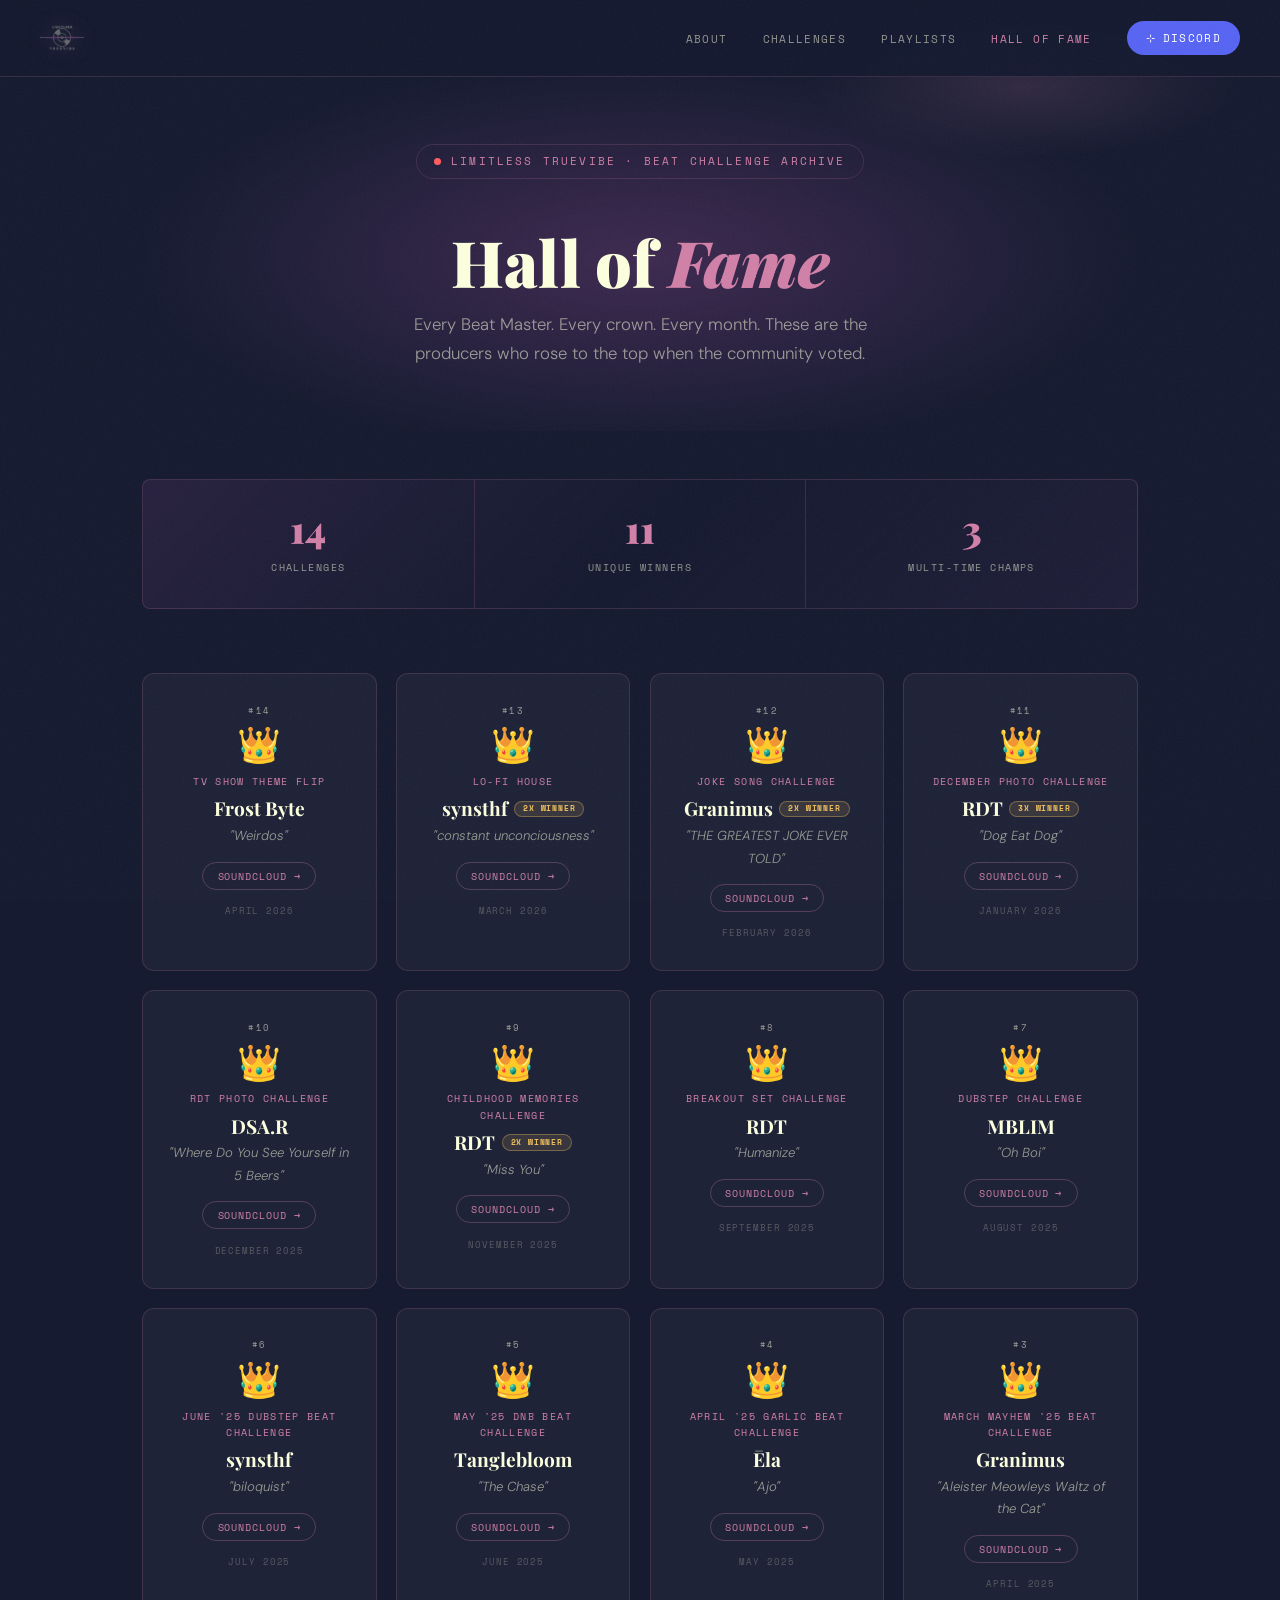
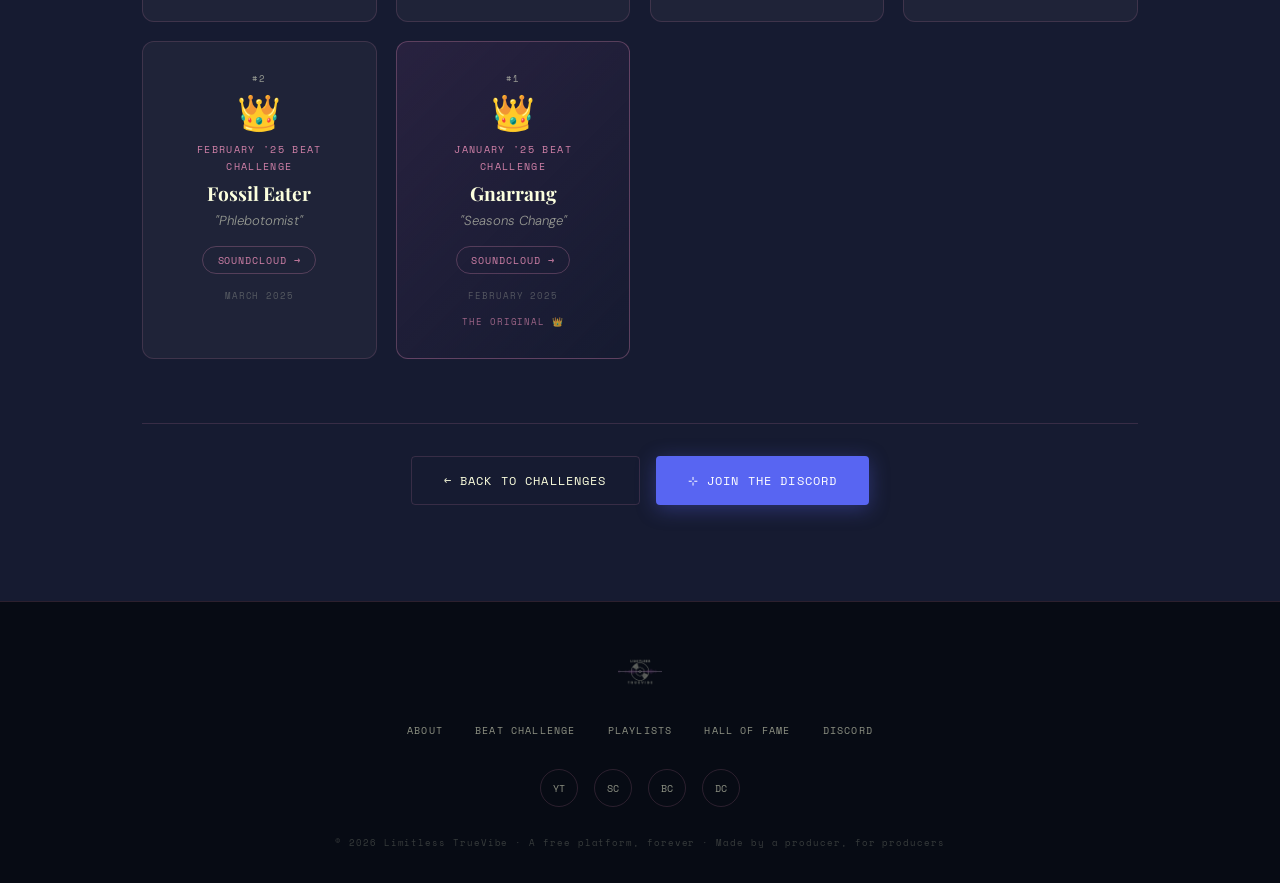
==== halloffame.html @ dd01aa62 "overhaul page to move voting to google" ====
<!DOCTYPE html>
<html lang="en">
<head>
  <meta charset="UTF-8">
  <meta name="viewport" content="width=device-width, initial-scale=1.0">
  <meta name="description" content="Limitless TrueVibe Hall of Fame — every Beat Master, every month.">
  <meta name="theme-color" content="#161b31">
  <title>Hall of Fame — Limitless TrueVibe</title>
  <link rel="preconnect" href="https://fonts.googleapis.com">
  <link rel="preconnect" href="https://fonts.gstatic.com" crossorigin>
  <link href="https://fonts.googleapis.com/css2?family=Playfair+Display:ital,wght@0,700;0,900;1,700&family=DM+Sans:wght@300;400;500&family=Space+Mono:wght@400;700&display=swap" rel="stylesheet">
  <link rel="stylesheet" href="styles.css">
  <link rel="stylesheet" href="halloffame.css">
  <link rel="icon" type="image/png" href="assets/images/logo-hero.jpg">
</head>
<body>

  <!-- NAV -->
  <nav id="navbar">
    <a href="index.html" class="nav-logo-link">
      <img class="nav-logo" src="assets/images/logo-no-bg.png" alt="Limitless TrueVibe">
    </a>
    <ul class="nav-links">
      <li><a href="index.html#about">About</a></li>
      <li><a href="index.html#challenges">Challenges</a></li>
      <li><a href="index.html#playlists">Playlists</a></li>
      <li><a href="halloffame.html" class="nav-active">Hall of Fame</a></li>
      <li><a href="https://discord.gg/AFdeZHfDZN" target="_blank" rel="noopener" class="nav-discord"><span>⊹</span> Discord</a></li>
    </ul>
    <button class="nav-hamburger" id="navHamburger" aria-label="Open menu">
      <span></span><span></span><span></span>
    </button>
  </nav>

  <div class="mobile-menu" id="mobileMenu">
    <ul>
      <li><a href="index.html#about" class="mobile-link">About</a></li>
      <li><a href="index.html#challenges" class="mobile-link">Challenges</a></li>
      <li><a href="index.html#playlists" class="mobile-link">Playlists</a></li>
      <li><a href="halloffame.html" class="mobile-link">Hall of Fame</a></li>
      <li><a href="https://discord.gg/AFdeZHfDZN" target="_blank" rel="noopener" class="mobile-link mobile-discord">Join the Discord</a></li>
    </ul>
  </div>

  <!-- HERO -->
  <section class="hof-hero">
    <div class="hof-hero-glow" aria-hidden="true"></div>
    <div class="hof-hero-content">
      <div class="hero-eyebrow">
        <span class="live-dot" aria-hidden="true"></span>
        Limitless TrueVibe &middot; Beat Challenge Archive
      </div>
      <h1 class="hof-title">Hall of <em>Fame</em></h1>
      <p class="hof-subtitle">Every Beat Master. Every crown. Every month. These are the producers who rose to the top when the community voted.</p>
    </div>
  </section>

  <!-- HALL OF FAME GRID -->
  <main class="hof-main">

    <div class="hof-stats-bar">
      <div class="hof-stat"><span class="hof-stat-num">14</span><span class="hof-stat-lbl">Challenges</span></div>
      <div class="hof-stat"><span class="hof-stat-num">11</span><span class="hof-stat-lbl">Unique Winners</span></div>
      <div class="hof-stat"><span class="hof-stat-num">3</span><span class="hof-stat-lbl">Multi-Time Champs</span></div>
    </div>

    <div class="hof-grid">

      <!-- #14 — Most recent first -->
      <div class="hof-card reveal">
        <div class="hof-card-num">#14</div>
        <div class="hof-card-crown">👑</div>
        <div class="hof-card-challenge">TV Show Theme Flip</div>
        <div class="hof-card-winner">Frost Byte</div>
        <div class="hof-card-track">"Weirdos"</div>
        <a href="https://soundcloud.com/danthibodeau" target="_blank" rel="noopener" class="hof-sc-btn">SoundCloud →</a>
        <div class="hof-card-date">April 2026</div>
      </div>

      <!-- #13 -->
      <div class="hof-card reveal">
        <div class="hof-card-num">#13</div>
        <div class="hof-card-crown">👑</div>
        <div class="hof-card-challenge">Lo-Fi House</div>
        <div class="hof-card-winner">synsthf <span class="hof-multi-badge">2x Winner</span></div>
        <div class="hof-card-track">"constant unconciousness"</div>
        <a href="https://soundcloud.com/synsthf" target="_blank" rel="noopener" class="hof-sc-btn">SoundCloud →</a>
        <div class="hof-card-date">March 2026</div>
      </div>

      <!-- #12 -->
      <div class="hof-card reveal">
        <div class="hof-card-num">#12</div>
        <div class="hof-card-crown">👑</div>
        <div class="hof-card-challenge">Joke Song Challenge</div>
        <div class="hof-card-winner">Granimus <span class="hof-multi-badge">2x Winner</span></div>
        <div class="hof-card-track">"THE GREATEST JOKE EVER TOLD"</div>
        <a href="https://soundcloud.com/granimusmusic" target="_blank" rel="noopener" class="hof-sc-btn">SoundCloud →</a>
        <div class="hof-card-date">February 2026</div>
      </div>

      <!-- #11 -->
      <div class="hof-card reveal">
        <div class="hof-card-num">#11</div>
        <div class="hof-card-crown">👑</div>
        <div class="hof-card-challenge">December Photo Challenge</div>
        <div class="hof-card-winner">RDT <span class="hof-multi-badge">3x Winner</span></div>
        <div class="hof-card-track">"Dog Eat Dog"</div>
        <a href="https://soundcloud.com/rdavidtyler" target="_blank" rel="noopener" class="hof-sc-btn">SoundCloud →</a>
        <div class="hof-card-date">January 2026</div>
      </div>

      <!-- #10 -->
      <div class="hof-card reveal">
        <div class="hof-card-num">#10</div>
        <div class="hof-card-crown">👑</div>
        <div class="hof-card-challenge">RDT Photo Challenge</div>
        <div class="hof-card-winner">DSA.R</div>
        <div class="hof-card-track">"Where Do You See Yourself in 5 Beers"</div>
        <a href="https://soundcloud.com/dsa-r-disappointer" target="_blank" rel="noopener" class="hof-sc-btn">SoundCloud →</a>
        <div class="hof-card-date">December 2025</div>
      </div>

      <!-- #9 -->
      <div class="hof-card reveal">
        <div class="hof-card-num">#9</div>
        <div class="hof-card-crown">👑</div>
        <div class="hof-card-challenge">Childhood Memories Challenge</div>
        <div class="hof-card-winner">RDT <span class="hof-multi-badge">2x Winner</span></div>
        <div class="hof-card-track">"Miss You"</div>
        <a href="https://soundcloud.com/rdavidtyler" target="_blank" rel="noopener" class="hof-sc-btn">SoundCloud →</a>
        <div class="hof-card-date">November 2025</div>
      </div>

      <!-- #8 -->
      <div class="hof-card reveal">
        <div class="hof-card-num">#8</div>
        <div class="hof-card-crown">👑</div>
        <div class="hof-card-challenge">Breakout Set Challenge</div>
        <div class="hof-card-winner">RDT</div>
        <div class="hof-card-track">"Humanize"</div>
        <a href="https://soundcloud.com/rdavidtyler" target="_blank" rel="noopener" class="hof-sc-btn">SoundCloud →</a>
        <div class="hof-card-date">September 2025</div>
      </div>

      <!-- #7 -->
      <div class="hof-card reveal">
        <div class="hof-card-num">#7</div>
        <div class="hof-card-crown">👑</div>
        <div class="hof-card-challenge">Dubstep Challenge</div>
        <div class="hof-card-winner">MBLIM</div>
        <div class="hof-card-track">"Oh Boi"</div>
        <a href="http://soundcloud.com/mblim" target="_blank" rel="noopener" class="hof-sc-btn">SoundCloud →</a>
        <div class="hof-card-date">August 2025</div>
      </div>

      <!-- #6 -->
      <div class="hof-card reveal">
        <div class="hof-card-num">#6</div>
        <div class="hof-card-crown">👑</div>
        <div class="hof-card-challenge">June '25 Dubstep Beat Challenge</div>
        <div class="hof-card-winner">synsthf</div>
        <div class="hof-card-track">"biloquist"</div>
        <a href="https://soundcloud.com/synsthf" target="_blank" rel="noopener" class="hof-sc-btn">SoundCloud →</a>
        <div class="hof-card-date">July 2025</div>
      </div>

      <!-- #5 -->
      <div class="hof-card reveal">
        <div class="hof-card-num">#5</div>
        <div class="hof-card-crown">👑</div>
        <div class="hof-card-challenge">May '25 DnB Beat Challenge</div>
        <div class="hof-card-winner">Tanglebloom</div>
        <div class="hof-card-track">"The Chase"</div>
        <a href="https://soundcloud.com/tanglebloom" target="_blank" rel="noopener" class="hof-sc-btn">SoundCloud →</a>
        <div class="hof-card-date">June 2025</div>
      </div>

      <!-- #4 -->
      <div class="hof-card reveal">
        <div class="hof-card-num">#4</div>
        <div class="hof-card-crown">👑</div>
        <div class="hof-card-challenge">April '25 Garlic Beat Challenge</div>
        <div class="hof-card-winner">Ēla</div>
        <div class="hof-card-track">"Ajo"</div>
        <a href="https://soundcloud.com/ela88888888" target="_blank" rel="noopener" class="hof-sc-btn">SoundCloud →</a>
        <div class="hof-card-date">May 2025</div>
      </div>

      <!-- #3 -->
      <div class="hof-card reveal">
        <div class="hof-card-num">#3</div>
        <div class="hof-card-crown">👑</div>
        <div class="hof-card-challenge">March Mayhem '25 Beat Challenge</div>
        <div class="hof-card-winner">Granimus</div>
        <div class="hof-card-track">"Aleister Meowleys Waltz of the Cat"</div>
        <a href="https://soundcloud.com/granimusmusic" target="_blank" rel="noopener" class="hof-sc-btn">SoundCloud →</a>
        <div class="hof-card-date">April 2025</div>
      </div>

      <!-- #2 -->
      <div class="hof-card reveal">
        <div class="hof-card-num">#2</div>
        <div class="hof-card-crown">👑</div>
        <div class="hof-card-challenge">February '25 Beat Challenge</div>
        <div class="hof-card-winner">Fossil Eater</div>
        <div class="hof-card-track">"Phlebotomist"</div>
        <a href="https://soundcloud.com/fossileater" target="_blank" rel="noopener" class="hof-sc-btn">SoundCloud →</a>
        <div class="hof-card-date">March 2025</div>
      </div>

      <!-- #1 -->
      <div class="hof-card hof-card--first reveal">
        <div class="hof-card-num">#1</div>
        <div class="hof-card-crown">👑</div>
        <div class="hof-card-challenge">January '25 Beat Challenge</div>
        <div class="hof-card-winner">Gnarrang</div>
        <div class="hof-card-track">"Seasons Change"</div>
        <a href="https://soundcloud.com/gnarrang" target="_blank" rel="noopener" class="hof-sc-btn">SoundCloud →</a>
        <div class="hof-card-date">February 2025</div>
        <div class="hof-card-og-badge">The Original 👑</div>
      </div>

    </div>

    <!-- Back to site -->
    <div class="hof-back">
      <a href="index.html#challenges" class="btn btn-outline">← Back to Challenges</a>
      <a href="https://discord.gg/AFdeZHfDZN" target="_blank" rel="noopener" class="btn btn-discord">⊹ Join the Discord</a>
    </div>

  </main>

  <!-- FOOTER -->
  <footer id="footer">
    <img class="footer-logo" src="assets/images/logo-no-bg.png" alt="Limitless TrueVibe">
    <nav class="footer-nav" aria-label="Footer navigation">
      <a href="index.html#about">About</a>
      <a href="index.html#challenges">Beat Challenge</a>
      <a href="index.html#playlists">Playlists</a>
      <a href="halloffame.html">Hall of Fame</a>
      <a href="https://discord.gg/AFdeZHfDZN" target="_blank" rel="noopener">Discord</a>
    </nav>
    <div class="footer-socials">
      <a href="http://youtube.com/@limitlesstruevibe" target="_blank" rel="noopener" class="soc" aria-label="YouTube">YT</a>
      <a href="https://soundcloud.com/limitless_truevibe" target="_blank" rel="noopener" class="soc" aria-label="SoundCloud">SC</a>
      <a href="https://limitlesstruevibe.bandcamp.com/album/starlit-signals-a-truevibe-compilation" target="_blank" rel="noopener" class="soc" aria-label="Bandcamp">BC</a>
      <a href="https://discord.gg/AFdeZHfDZN" target="_blank" rel="noopener" class="soc" aria-label="Discord">DC</a>
    </div>
    <p class="footer-copy">&copy; <span id="footerYear"></span> Limitless TrueVibe &middot; A free platform, forever &middot; Made by a producer, for producers</p>
  </footer>

  <script src="script.js"></script>
</body>
</html>
---- styles.css ----
/* =============================================================================
   LIMITLESS TRUEVIBE — styles.css
   =============================================================================

   TABLE OF CONTENTS
   -----------------
   1.  CSS Variables (design tokens)
   2.  Reset & Base
   3.  Typography helpers
   4.  Utility classes (.btn, .reveal, .wave-strip, .section-tag, etc.)
   5.  Navigation
   6.  Hero Section
   7.  About Section
   8.  Stats Bar
   9.  Beat Challenges Section
   10. Playlists Section
   11. Join / CTA Section
   12. Footer
   13. Animations & Keyframes
   14. Responsive (max-width: 768px)

   BRAND COLORS (for quick reference)
   ------------------------------------
   Cream:   #fcffde   — primary text, light backgrounds
   Dark:    #161b31   — main background
   Pink:    #d181a8   — primary accent, CTAs, highlights
   Purple:  #60376b   — secondary accent, gradients
   White:   #ffffff   — pure white where needed
   Discord: #5865F2   — Discord brand button color

============================================================================= */


/* =============================================================================
   1. CSS VARIABLES
============================================================================= */

:root {
  /* Brand palette */
  --color-cream:    #fcffde;
  --color-dark:     #161b31;
  --color-dark-2:   #1c2240;       /* slightly lighter dark for contrast surfaces */
  --color-pink:     #d181a8;
  --color-purple:   #60376b;
  --color-white:    #ffffff;
  --color-discord:  #5865F2;

  /* Semantic aliases */
  --bg:             var(--color-dark);
  --bg-surface:     var(--color-dark-2);
  --text:           var(--color-cream);
  --text-muted:     rgba(252, 255, 222, 0.55);
  --accent:         var(--color-pink);
  --accent-2:       var(--color-purple);
  --border:         rgba(209, 129, 168, 0.18);
  --surface-mid:    rgba(252, 255, 222, 0.04);

  /* Spacing scale */
  --space-xs:  0.4rem;
  --space-sm:  0.8rem;
  --space-md:  1.5rem;
  --space-lg:  3rem;
  --space-xl:  5rem;
  --space-2xl: 7rem;

  /* Typography */
  --font-display: 'Playfair Display', Georgia, serif;
  --font-body:    'DM Sans', system-ui, sans-serif;
  --font-mono:    'Space Mono', 'Courier New', monospace;

  /* Border radius */
  --radius-sm:   4px;
  --radius-md:   8px;
  --radius-full: 999px;

  /* Transitions */
  --transition: 0.22s ease;
  --transition-slow: 0.8s ease;
}


/* =============================================================================
   2. RESET & BASE
============================================================================= */

*, *::before, *::after {
  box-sizing: border-box;
  margin: 0;
  padding: 0;
}

html {
  scroll-behavior: smooth;
  -webkit-text-size-adjust: 100%;
}

body {
  background: var(--bg);
  color: var(--text);
  font-family: var(--font-body);
  font-size: 1rem;
  line-height: 1.7;
  overflow-x: hidden;
}

/* Grain texture overlay — purely decorative */
body::after {
  content: '';
  position: fixed;
  inset: 0;
  pointer-events: none;
  z-index: 1000;
  opacity: 0.025;
  background-image: url("data:image/svg+xml,%3Csvg viewBox='0 0 512 512' xmlns='http://www.w3.org/2000/svg'%3E%3Cfilter id='n'%3E%3CfeTurbulence type='fractalNoise' baseFrequency='0.75' numOctaves='4' stitchTiles='stitch'/%3E%3C/filter%3E%3Crect width='100%25' height='100%25' filter='url(%23n)'/%3E%3C/svg%3E");
}

img {
  max-width: 100%;
  display: block;
}

a {
  color: inherit;
  text-decoration: none;
}

ul, ol {
  list-style: none;
}

button {
  font-family: inherit;
  cursor: pointer;
}


/* =============================================================================
   3. TYPOGRAPHY HELPERS
   — Used across multiple sections
============================================================================= */

.section-tag {
  display: block;
  font-family: var(--font-mono);
  font-size: 0.66rem;
  letter-spacing: 0.22em;
  text-transform: uppercase;
  color: var(--accent);
  margin-bottom: 0.7rem;
}

.section-h {
  font-family: var(--font-display);
  font-size: clamp(2rem, 4.5vw, 3.2rem);
  font-weight: 900;
  line-height: 1.1;
  margin-bottom: 1rem;
}

.section-h em {
  color: var(--accent);
  font-style: italic;
}

.section-sub {
  font-size: 1rem;
  color: var(--text-muted);
  font-weight: 300;
  max-width: 580px;
}

.section-header {
  margin-bottom: 4rem;
}

.optional {
  font-size: 0.75em;
  color: var(--text-muted);
  font-weight: 300;
}


/* =============================================================================
   4. UTILITY CLASSES
============================================================================= */

/* ── Buttons ── */
.btn {
  display: inline-flex;
  align-items: center;
  gap: 0.5rem;
  padding: 0.85rem 2rem;
  border-radius: var(--radius-sm);
  font-family: var(--font-mono);
  font-size: 0.72rem;
  letter-spacing: 0.1em;
  text-transform: uppercase;
  text-decoration: none;
  cursor: pointer;
  border: none;
  transition: transform var(--transition), box-shadow var(--transition), opacity var(--transition);
  white-space: nowrap;
}

.btn:hover {
  transform: translateY(-2px);
}

.btn-discord {
  background: var(--color-discord);
  color: var(--color-white);
  box-shadow: 0 4px 20px rgba(88, 101, 242, 0.35);
}

.btn-discord:hover {
  box-shadow: 0 6px 28px rgba(88, 101, 242, 0.6);
  color: var(--color-white);
}

.btn-outline {
  background: transparent;
  color: var(--text);
  border: 1px solid var(--border);
}

.btn-outline:hover {
  border-color: var(--accent);
  color: var(--accent);
}

/* ── Scroll reveal ── */
/* Elements start invisible; .visible class added by IntersectionObserver in script.js */
.reveal {
  opacity: 0;
  transform: translateY(30px);
  transition: opacity var(--transition-slow), transform var(--transition-slow);
}

.reveal.visible {
  opacity: 1;
  transform: translateY(0);
}

/* Staggered delays for grouped reveals */
.reveal-d1 { transition-delay: 0.1s; }
.reveal-d2 { transition-delay: 0.2s; }
.reveal-d3 { transition-delay: 0.3s; }
.reveal-d4 { transition-delay: 0.4s; }

/* ── Animated wave strip (bars generated by JS) ── */
.wave-strip {
  width: 100%;
  height: 70px;
  display: flex;
  align-items: center;
  justify-content: center;
  gap: 2.5px;
  background: var(--bg);
  overflow: hidden;
  padding: 10px 0;
}

.wbar {
  width: 2.5px;
  border-radius: 2px;
  background: linear-gradient(to top, var(--accent-2), var(--accent));
  animation: wbAnim 1s ease-in-out infinite alternate;
}


/* =============================================================================
   5. NAVIGATION
============================================================================= */

#navbar {
  position: fixed;
  top: 0; left: 0; right: 0;
  z-index: 200;
  display: flex;
  align-items: center;
  justify-content: space-between;
  padding: 1rem 2.5rem;
  background: rgba(22, 27, 49, 0.9);
  backdrop-filter: blur(16px);
  -webkit-backdrop-filter: blur(16px);
  border-bottom: 1px solid var(--border);
  transition: padding var(--transition);
}

.nav-logo-link {
  display: flex;
  align-items: center;
}

.nav-logo {
  height: 44px;
  width: auto;
  filter: drop-shadow(0 0 10px rgba(209, 129, 168, 0.5));
}

.nav-links {
  display: flex;
  gap: 2.2rem;
  align-items: center;
}

.nav-links a {
  color: var(--text-muted);
  font-family: var(--font-mono);
  font-size: 0.7rem;
  letter-spacing: 0.12em;
  text-transform: uppercase;
  transition: color var(--transition);
}

.nav-links a:hover {
  color: var(--accent);
}

.nav-discord {
  background: var(--color-discord);
  color: var(--color-white) !important;
  padding: 0.5rem 1.2rem;
  border-radius: var(--radius-full);
  font-size: 0.68rem !important;
  display: flex;
  align-items: center;
  gap: 0.4rem;
  transition: opacity var(--transition), transform var(--transition) !important;
}

.nav-discord:hover {
  opacity: 0.88;
  transform: translateY(-1px);
}

/* Hamburger button — hidden on desktop, shown on mobile */
.nav-hamburger {
  display: none;
  flex-direction: column;
  gap: 5px;
  background: none;
  border: none;
  padding: 4px;
}

.nav-hamburger span {
  display: block;
  width: 22px;
  height: 2px;
  background: var(--text);
  border-radius: 2px;
  transition: transform var(--transition), opacity var(--transition);
}

/* Mobile menu drawer */
.mobile-menu {
  display: none;
  position: fixed;
  top: 0; left: 0; right: 0; bottom: 0;
  background: var(--bg);
  z-index: 190;
  flex-direction: column;
  align-items: center;
  justify-content: center;
  gap: 2rem;
}

.mobile-menu.open {
  display: flex;
}

.mobile-menu ul {
  display: flex;
  flex-direction: column;
  align-items: center;
  gap: 2rem;
}

.mobile-link {
  font-family: var(--font-display);
  font-size: 2rem;
  font-weight: 700;
  color: var(--text);
  transition: color var(--transition);
}

.mobile-link:hover {
  color: var(--accent);
}

.mobile-discord {
  font-family: var(--font-mono) !important;
  font-size: 0.85rem !important;
  background: var(--color-discord);
  color: white !important;
  padding: 0.8rem 2rem;
  border-radius: var(--radius-full);
}


/* =============================================================================
   6. HERO SECTION
============================================================================= */

#hero {
  min-height: 100vh;
  display: flex;
  flex-direction: column;
  align-items: center;
  justify-content: center;
  text-align: center;
  position: relative;
  overflow: hidden;
  padding: 7rem 2rem 5rem;
}

/* Radial glow background */
.hero-glow {
  position: absolute;
  inset: 0;
  background:
    radial-gradient(ellipse 55% 50% at 50% 45%, rgba(96, 55, 107, 0.5) 0%, transparent 65%),
    radial-gradient(ellipse 30% 25% at 75% 25%, rgba(209, 129, 168, 0.18) 0%, transparent 55%),
    radial-gradient(ellipse 40% 30% at 25% 75%, rgba(96, 55, 107, 0.2) 0%, transparent 55%),
    var(--bg);
  pointer-events: none;
}

/* Particles container — filled dynamically by script.js */
.particles {
  position: absolute;
  inset: 0;
  pointer-events: none;
  overflow: hidden;
}

.particle {
  position: absolute;
  width: 2px;
  height: 2px;
  border-radius: 50%;
  opacity: 0;
  animation: float-up linear infinite;
}

.hero-content {
  position: relative;
  z-index: 2;
  max-width: 800px;
}

.hero-eyebrow {
  display: inline-flex;
  align-items: center;
  gap: 0.6rem;
  font-family: var(--font-mono);
  font-size: 0.68rem;
  letter-spacing: 0.2em;
  text-transform: uppercase;
  color: var(--accent);
  border: 1px solid var(--border);
  padding: 0.45rem 1.1rem;
  border-radius: var(--radius-full);
  margin-bottom: 2rem;
  animation: fadeUp 1s ease both;
}

/* Animated "live" dot in hero eyebrow */
.live-dot {
  width: 7px;
  height: 7px;
  border-radius: 50%;
  background: #ff5e5e;
  flex-shrink: 0;
  animation: pulse-dot 1.5s ease-in-out infinite;
}

.hero-logo {
  width: min(380px, 78vw);
  margin: 0 auto 1.8rem;
  border-radius: var(--radius-sm);
  filter: drop-shadow(0 0 35px rgba(209, 129, 168, 0.55)) drop-shadow(0 0 80px rgba(96, 55, 107, 0.35));
  animation: fadeUp 1s ease 0.15s both, floatLogo 6s ease-in-out infinite 1.2s;
}

.hero-headline {
  font-family: var(--font-display);
  font-size: clamp(1.8rem, 5vw, 3.2rem);
  font-weight: 900;
  line-height: 1.15;
  color: var(--text);
  margin-bottom: 1.2rem;
  animation: fadeUp 1s ease 0.3s both;
}

.hero-headline em {
  font-style: italic;
  color: var(--accent);
}

.hero-sub {
  font-size: 1.1rem;
  color: var(--text-muted);
  max-width: 540px;
  margin: 0 auto 2.5rem;
  font-weight: 300;
  animation: fadeUp 1s ease 0.45s both;
}

.hero-actions {
  display: flex;
  gap: 1rem;
  flex-wrap: wrap;
  justify-content: center;
  animation: fadeUp 1s ease 0.6s both;
}

/* Scroll indicator at bottom of hero */
.scroll-hint {
  position: absolute;
  bottom: 2.5rem;
  left: 50%;
  transform: translateX(-50%);
  display: flex;
  flex-direction: column;
  align-items: center;
  gap: 0.5rem;
  z-index: 2;
  animation: fadeUp 1s ease 1.2s both;
}

.scroll-hint span {
  font-family: var(--font-mono);
  font-size: 0.58rem;
  letter-spacing: 0.2em;
  color: var(--text-muted);
  text-transform: uppercase;
}

.scroll-arrow {
  width: 1px;
  height: 40px;
  background: linear-gradient(to bottom, var(--accent), transparent);
  animation: scrollPulse 2s ease-in-out infinite;
}


/* =============================================================================
   7. ABOUT SECTION
============================================================================= */

#about {
  padding: var(--space-2xl) 2rem;
  background: var(--bg);
  display: flex;
  justify-content: center;
}

.about-wrap {
  max-width: 1060px;
  width: 100%;
  display: flex;
  gap: var(--space-xl);
  align-items: flex-start;
  flex-wrap: wrap;
}

/* Left column: logo image + member count badge */
.about-left {
  flex: 0 0 auto;
  width: min(320px, 90vw);
  position: relative;
}

.about-logo-img {
  width: 100%;
  border-radius: var(--radius-md);
  filter: drop-shadow(0 0 30px rgba(96, 55, 107, 0.8));
}

.about-badge {
  position: absolute;
  bottom: -18px;
  right: -18px;
  background: linear-gradient(135deg, var(--accent-2), var(--accent));
  border-radius: 50%;
  width: 90px;
  height: 90px;
  display: flex;
  flex-direction: column;
  align-items: center;
  justify-content: center;
  box-shadow: 0 0 20px rgba(209, 129, 168, 0.4);
  border: 2px solid rgba(252, 255, 222, 0.15);
}

.badge-num {
  font-family: var(--font-display);
  font-size: 1.8rem;
  font-weight: 900;
  line-height: 1;
  color: var(--text);
}

.badge-label {
  font-family: var(--font-mono);
  font-size: 0.5rem;
  letter-spacing: 0.1em;
  color: rgba(252, 255, 222, 0.8);
  text-transform: uppercase;
  text-align: center;
}

/* Right column: copy + values + discord CTA */
.about-right {
  flex: 1;
  min-width: 280px;
  padding-top: 0.5rem;
}

.tag-line {
  display: inline-block;
  font-family: var(--font-mono);
  font-size: 0.66rem;
  letter-spacing: 0.2em;
  color: var(--accent);
  text-transform: uppercase;
  margin-bottom: 1rem;
}

.about-headline {
  font-family: var(--font-display);
  font-size: clamp(2rem, 4vw, 3rem);
  font-weight: 700;
  line-height: 1.15;
  margin-bottom: 1.8rem;
}

.about-headline em {
  color: var(--accent);
  font-style: italic;
}

.about-body {
  font-size: 1.05rem;
  color: var(--text-muted);
  font-weight: 300;
  margin-bottom: 1.1rem;
}

.about-body strong {
  color: var(--text);
  font-weight: 500;
}

.about-values {
  display: flex;
  flex-direction: column;
  gap: 0.7rem;
  margin: 2rem 0;
}

.about-values li {
  display: flex;
  align-items: center;
  gap: 0.9rem;
  font-size: 0.95rem;
  color: var(--text);
}

.value-dot {
  width: 6px;
  height: 6px;
  border-radius: 50%;
  background: var(--accent);
  flex-shrink: 0;
  box-shadow: 0 0 8px var(--accent);
}

/* Discord callout card at bottom of about copy */
.about-discord-cta {
  margin-top: 2.2rem;
  padding: 1.4rem 1.8rem;
  background: rgba(88, 101, 242, 0.08);
  border: 1px solid rgba(88, 101, 242, 0.3);
  border-radius: var(--radius-md);
  display: flex;
  align-items: center;
  justify-content: space-between;
  flex-wrap: wrap;
  gap: 1rem;
}

.discord-cta-text p:first-child {
  font-weight: 500;
  font-size: 1rem;
  color: var(--text);
  margin-bottom: 0.2rem;
}

.discord-cta-text p:last-child {
  font-size: 0.85rem;
  color: var(--text-muted);
}


/* =============================================================================
   8. STATS BAR
============================================================================= */

#stats {
  background: linear-gradient(
    135deg,
    rgba(96, 55, 107, 0.25) 0%,
    rgba(22, 27, 49, 0.95) 50%,
    rgba(96, 55, 107, 0.15) 100%
  );
  border-top: 1px solid var(--border);
  border-bottom: 1px solid var(--border);
  padding: 4rem 2rem;
  display: flex;
  justify-content: center;
}

.stats-row {
  display: flex;
  flex-wrap: wrap;
  justify-content: center;
  max-width: 900px;
  width: 100%;
}

.stat-block {
  flex: 1;
  min-width: 160px;
  text-align: center;
  padding: 2rem 1.5rem;
  border-right: 1px solid var(--border);
}

.stat-block:last-child {
  border-right: none;
}

.stat-num {
  font-family: var(--font-display);
  font-size: clamp(1.6rem, 3.2vw, 2.6rem);
  font-weight: 900;
  color: var(--accent);
  line-height: 1;
  margin-bottom: 0.4rem;
}

.stat-lbl {
  font-family: var(--font-mono);
  font-size: 0.62rem;
  letter-spacing: 0.15em;
  text-transform: uppercase;
  color: var(--text-muted);
}


/* =============================================================================
   9. BEAT CHALLENGES SECTION
============================================================================= */

#challenges {
  padding: var(--space-2xl) 2rem;
  background: var(--bg);
  display: flex;
  justify-content: center;
}

.challenges-inner {
  max-width: 1060px;
  width: 100%;
}

/* Two-column layout: info left, form right */
.challenge-layout {
  display: flex;
  gap: var(--space-lg);
  flex-wrap: wrap;
  align-items: flex-start;
}

.challenge-info {
  flex: 1;
  min-width: 280px;
}

.challenge-sub-h {
  font-family: var(--font-display);
  font-size: 1.4rem;
  margin-bottom: 1.5rem;
}

/* Ordered steps list */
.how-it-works {
  display: flex;
  flex-direction: column;
  gap: 1.5rem;
  margin-bottom: 2.5rem;
}

.step {
  display: flex;
  gap: 1.2rem;
  align-items: flex-start;
}

.step-num {
  flex-shrink: 0;
  width: 34px;
  height: 34px;
  border-radius: 50%;
  background: linear-gradient(135deg, var(--accent-2), var(--accent));
  display: flex;
  align-items: center;
  justify-content: center;
  font-family: var(--font-mono);
  font-size: 0.72rem;
  font-weight: 700;
  color: white;
  box-shadow: 0 0 12px rgba(209, 129, 168, 0.3);
  margin-top: 2px;
}

.step-text h4 {
  font-size: 0.95rem;
  font-weight: 500;
  color: var(--text);
  margin-bottom: 0.25rem;
}

.step-text p {
  font-size: 0.88rem;
  color: var(--text-muted);
  font-weight: 300;
}

/* Beat Master prize card */
.prize-card {
  background: linear-gradient(
    135deg,
    rgba(96, 55, 107, 0.35),
    rgba(22, 27, 49, 0.8)
  );
  border: 1px solid var(--border);
  border-radius: var(--radius-md);
  padding: 2rem;
  position: relative;
  overflow: hidden;
}

.prize-card::before {
  content: '';
  position: absolute;
  top: 0; left: 0; right: 0;
  height: 2px;
  background: linear-gradient(90deg, transparent, var(--accent), transparent);
}

.prize-card h4 {
  font-family: var(--font-display);
  font-size: 1.3rem;
  margin-bottom: 0.8rem;
}

.prize-card p {
  font-size: 0.9rem;
  color: var(--text-muted);
  font-weight: 300;
}

.prize-card strong {
  color: var(--text);
  font-weight: 500;
}

/* Submission form column */
.challenge-form-wrap {
  flex: 0 0 380px;
  min-width: 300px;
}

.form-card {
  background: var(--surface-mid);
  border: 1px solid var(--border);
  border-radius: 10px;
  padding: 2.2rem;
  position: sticky;
  top: 90px;
}

.form-card h3 {
  font-family: var(--font-display);
  font-size: 1.4rem;
  margin-bottom: 0.4rem;
}

.form-sub {
  font-size: 0.85rem;
  color: var(--text-muted);
  margin-bottom: 1.8rem;
  font-weight: 300;
}

/* Form fields */
.field {
  display: flex;
  flex-direction: column;
  gap: 0.35rem;
  margin-bottom: 1.1rem;
}

.field label {
  font-family: var(--font-mono);
  font-size: 0.6rem;
  letter-spacing: 0.2em;
  text-transform: uppercase;
  color: var(--accent);
}

.field input,
.field select,
.field textarea {
  background: rgba(22, 27, 49, 0.8);
  border: 1px solid rgba(209, 129, 168, 0.2);
  border-radius: var(--radius-sm);
  color: var(--text);
  font-family: var(--font-body);
  font-size: 0.95rem;
  padding: 0.75rem 1rem;
  outline: none;
  transition: border-color var(--transition), box-shadow var(--transition);
  width: 100%;
}

.field input:focus,
.field select:focus,
.field textarea:focus {
  border-color: var(--accent);
  box-shadow: 0 0 0 3px rgba(209, 129, 168, 0.1);
}

.field select option {
  background: var(--bg-surface);
}

.field textarea {
  min-height: 90px;
  resize: vertical;
}

.submit-btn {
  width: 100%;
  background: linear-gradient(135deg, var(--accent), var(--accent-2));
  color: white;
  padding: 0.9rem;
  border: none;
  border-radius: var(--radius-sm);
  font-family: var(--font-mono);
  font-size: 0.72rem;
  letter-spacing: 0.12em;
  text-transform: uppercase;
  cursor: pointer;
  transition: opacity var(--transition), transform var(--transition), box-shadow var(--transition);
  margin-top: 0.5rem;
  box-shadow: 0 4px 20px rgba(209, 129, 168, 0.25);
}

.submit-btn:hover {
  opacity: 0.9;
  transform: translateY(-1px);
  box-shadow: 0 6px 28px rgba(209, 129, 168, 0.45);
}

.submit-btn:disabled {
  cursor: not-allowed;
  opacity: 0.7;
  transform: none;
}

.form-note {
  font-size: 0.75rem;
  color: var(--text-muted);
  text-align: center;
  margin-top: 1rem;
  font-weight: 300;
}


/* =============================================================================
   10. PLAYLISTS SECTION
============================================================================= */

#playlists {
  padding: var(--space-2xl) 2rem;
  background: linear-gradient(
    180deg,
    rgba(96, 55, 107, 0.12) 0%,
    var(--bg) 100%
  );
  display: flex;
  justify-content: center;
}

.playlists-inner {
  max-width: 1060px;
  width: 100%;
}

/* Genre filter tabs */
.playlist-tabs {
  display: flex;
  gap: 0.5rem;
  margin-bottom: 3rem;
  flex-wrap: wrap;
}

.tab-btn {
  background: transparent;
  border: 1px solid var(--border);
  color: var(--text-muted);
  padding: 0.5rem 1.4rem;
  border-radius: var(--radius-full);
  font-family: var(--font-mono);
  font-size: 0.68rem;
  letter-spacing: 0.1em;
  text-transform: uppercase;
  cursor: pointer;
  transition: all var(--transition);
}

.tab-btn.active,
.tab-btn:hover {
  background: var(--accent);
  border-color: var(--accent);
  color: white;
}

/* Playlist cards grid */
.playlists-grid {
  display: flex;
  flex-wrap: wrap;
  gap: 1.4rem;
  margin-bottom: 3rem;
}

/* Individual playlist card — content generated by renderPlaylists() in script.js */
.playlist-card {
  flex: 1 1 220px;
  max-width: 260px;
  background: var(--surface-mid);
  border: 1px solid var(--border);
  border-radius: var(--radius-md);
  overflow: hidden;
  transition: transform var(--transition), border-color var(--transition), box-shadow var(--transition);
  cursor: pointer;
  text-decoration: none;
  color: inherit;
  display: block;
}

.playlist-card:hover {
  transform: translateY(-5px);
  border-color: rgba(209, 129, 168, 0.35);
  box-shadow: 0 16px 40px rgba(96, 55, 107, 0.35);
}

.playlist-art {
  aspect-ratio: 1;
  position: relative;
  overflow: hidden;
  display: flex;
  align-items: center;
  justify-content: center;
}

.playlist-art-inner {
  width: 100%;
  height: 100%;
  display: flex;
  align-items: center;
  justify-content: center;
}

.vinyl-svg {
  width: 65%;
  opacity: 0.75;
}

.playlist-play-overlay {
  position: absolute;
  inset: 0;
  background: rgba(22, 27, 49, 0.7);
  display: flex;
  align-items: center;
  justify-content: center;
  opacity: 0;
  transition: opacity var(--transition);
}

.playlist-card:hover .playlist-play-overlay {
  opacity: 1;
}

.pl-play-btn {
  width: 52px;
  height: 52px;
  border-radius: 50%;
  background: var(--accent);
  display: flex;
  align-items: center;
  justify-content: center;
  color: white;
  font-size: 1rem;
  box-shadow: 0 0 20px rgba(209, 129, 168, 0.5);
}

.playlist-meta {
  padding: 1rem 1rem 1.2rem;
}

.playlist-genre {
  font-family: var(--font-mono);
  font-size: 0.58rem;
  letter-spacing: 0.15em;
  text-transform: uppercase;
  color: var(--accent);
  margin-bottom: 0.3rem;
}

.playlist-title {
  font-family: var(--font-display);
  font-size: 1.05rem;
  font-weight: 700;
  color: var(--text);
  margin-bottom: 0.2rem;
}

.playlist-count {
  font-size: 0.8rem;
  color: var(--text-muted);
}

/* "Submit your track" CTA below playlist grid */
.playlist-submit-cta {
  padding: 2rem 2.5rem;
  background: var(--surface-mid);
  border: 1px dashed rgba(209, 129, 168, 0.3);
  border-radius: var(--radius-md);
  display: flex;
  align-items: center;
  justify-content: space-between;
  flex-wrap: wrap;
  gap: 1.5rem;
}

.playlist-submit-cta h3 {
  font-family: var(--font-display);
  font-size: 1.3rem;
  margin-bottom: 0.4rem;
}

.playlist-submit-cta p {
  font-size: 0.9rem;
  color: var(--text-muted);
  font-weight: 300;
  max-width: 420px;
}

.playlist-submit-cta strong {
  color: var(--text);
  font-weight: 500;
}


/* =============================================================================
   11. JOIN / CTA SECTION
============================================================================= */

#join {
  padding: var(--space-2xl) 2rem;
  display: flex;
  justify-content: center;
  align-items: center;
  flex-direction: column;
  text-align: center;
  background:
    radial-gradient(ellipse 60% 70% at 50% 50%, rgba(96, 55, 107, 0.45) 0%, transparent 70%),
    var(--bg);
  position: relative;
  overflow: hidden;
}

.join-inner {
  max-width: 600px;
  position: relative;
  z-index: 2;
}

.join-h {
  text-align: center;
  margin-bottom: 0;
}

.join-body {
  font-size: 1.05rem;
  color: var(--text-muted);
  font-weight: 300;
  margin: 1.2rem 0 2.5rem;
  line-height: 1.8;
}

/* Community fact pills */
.join-facts {
  display: flex;
  gap: 0.7rem;
  flex-wrap: wrap;
  justify-content: center;
  margin-bottom: 3rem;
}

.join-fact {
  display: flex;
  align-items: center;
  gap: 0.5rem;
  font-size: 0.82rem;
  color: var(--text-muted);
  background: var(--surface-mid);
  border: 1px solid var(--border);
  padding: 0.4rem 1rem;
  border-radius: var(--radius-full);
}

.join-fact::before {
  content: '✓';
  color: var(--accent);
  font-size: 0.8rem;
}

/* Larger variant of the Discord button for the final CTA */
.btn-join-big {
  font-size: 0.82rem;
  padding: 1.1rem 2.8rem;
}


/* =============================================================================
   12. FOOTER
============================================================================= */

#footer {
  background: rgba(8, 11, 20, 0.98);
  border-top: 1px solid var(--border);
  padding: 3rem 2.5rem 2rem;
  display: flex;
  flex-direction: column;
  align-items: center;
  gap: 1.8rem;
}

.footer-logo {
  height: 44px;
  width: auto;
  filter: grayscale(0.2);
}

.footer-nav {
  display: flex;
  gap: 2rem;
  flex-wrap: wrap;
  justify-content: center;
}

.footer-nav a {
  font-family: var(--font-mono);
  font-size: 0.62rem;
  letter-spacing: 0.12em;
  text-transform: uppercase;
  color: var(--text-muted);
  transition: color var(--transition);
}

.footer-nav a:hover {
  color: var(--accent);
}

.footer-socials {
  display: flex;
  gap: 1rem;
}

/* Social icon circles */
.soc {
  width: 38px;
  height: 38px;
  border-radius: 50%;
  border: 1px solid var(--border);
  display: flex;
  align-items: center;
  justify-content: center;
  color: var(--text-muted);
  font-family: var(--font-mono);
  font-size: 0.6rem;
  transition: all var(--transition);
}

.soc:hover {
  border-color: var(--accent);
  color: var(--accent);
  background: rgba(209, 129, 168, 0.08);
}

.footer-copy {
  font-family: var(--font-mono);
  font-size: 0.58rem;
  letter-spacing: 0.1em;
  color: rgba(252, 255, 222, 0.2);
  text-align: center;
}


/* =============================================================================
   13. ANIMATIONS & KEYFRAMES
============================================================================= */

@keyframes fadeUp {
  from { opacity: 0; transform: translateY(28px); }
  to   { opacity: 1; transform: translateY(0); }
}

@keyframes floatLogo {
  0%, 100% { transform: translateY(0); }
  50%       { transform: translateY(-10px); }
}

@keyframes float-up {
  0%   { opacity: 0; transform: translateY(0) scale(1); }
  10%  { opacity: 0.6; }
  90%  { opacity: 0.2; }
  100% { opacity: 0; transform: translateY(-100vh) scale(0.3); }
}

@keyframes pulse-dot {
  0%, 100% { opacity: 1; box-shadow: 0 0 0 0 rgba(255, 94, 94, 0.5); }
  50%       { opacity: 0.6; box-shadow: 0 0 0 4px rgba(255, 94, 94, 0); }
}

@keyframes scrollPulse {
  0%, 100% { opacity: 0.3; transform: scaleY(0.8); }
  50%       { opacity: 1;   transform: scaleY(1); }
}

@keyframes wbAnim {
  from { height: 4px; opacity: 0.3; }
  to   { height: var(--h); opacity: 0.9; }
}


/* =============================================================================
   14. RESPONSIVE — max-width: 768px
============================================================================= */

@media (max-width: 768px) {

  /* Nav: hide links, show hamburger */
  #navbar {
    padding: 0.9rem 1.2rem;
  }

  .nav-links {
    display: none;
  }

  .nav-hamburger {
    display: flex;
  }

  /* About: stack columns */
  .about-wrap {
    flex-direction: column;
    gap: 3.5rem;
  }

  .about-left {
    width: 100%;
    max-width: 300px;
    margin: 0 auto;
  }

  /* Stats: stack with bottom border instead of right */
  .stat-block {
    border-right: none;
    border-bottom: 1px solid var(--border);
    width: 100%;
  }

  .stat-block:last-child {
    border-bottom: none;
  }

  /* Challenges: stack columns */
  .challenge-layout {
    flex-direction: column;
  }

  .challenge-form-wrap {
    flex: 0 0 100%;
    min-width: unset;
  }

  .form-card {
    position: static;
  }

  /* Playlists: allow cards to fill width */
  .playlist-card {
    max-width: 100%;
  }

  /* Join CTA: smaller padding */
  #join {
    padding: 5rem 1.5rem;
  }

  .btn-join-big {
    padding: 1rem 2rem;
    font-size: 0.75rem;
  }

  /* Reduce section padding */
  #about,
  #challenges,
  #playlists {
    padding: 5rem 1.5rem;
  }
}


/* =============================================================================
   HERO WAVEFORM CANVAS
   — Full-width animated waveform that sits behind the hero logo
   — Low opacity so it doesn't compete with the logo
============================================================================= */

.hero-wave-canvas {
  position: absolute;
  top: 50%;
  left: 0;
  width: 100%;
  transform: translateY(-50%);
  pointer-events: none;
  opacity: 0.18;
  z-index: 1;
}

/* The hero content must sit above the wave canvas */
.hero-content {
  position: relative;
  z-index: 2;
}


/* =============================================================================
   CHALLENGE — current challenge banner at top of section
============================================================================= */

.current-challenge-banner {
  background: linear-gradient(135deg, rgba(96,55,107,0.4), rgba(209,129,168,0.15));
  border: 1px solid var(--border);
  border-left: 3px solid var(--accent);
  border-radius: var(--radius-md);
  padding: 1.6rem 2rem;
  margin-bottom: 3rem;
  display: flex;
  align-items: flex-start;
  justify-content: space-between;
  flex-wrap: wrap;
  gap: 1rem;
}

.challenge-banner-left {}

.challenge-banner-tag {
  font-family: var(--font-mono);
  font-size: 0.6rem;
  letter-spacing: 0.2em;
  text-transform: uppercase;
  color: var(--accent);
  margin-bottom: 0.4rem;
  display: block;
}

.challenge-banner-title {
  font-family: var(--font-display);
  font-size: 1.8rem;
  font-weight: 900;
  color: var(--text);
  margin-bottom: 0.5rem;
}

.challenge-banner-desc {
  font-size: 0.95rem;
  color: var(--text-muted);
  font-weight: 300;
  max-width: 560px;
  line-height: 1.6;
}

.challenge-banner-meta {
  display: flex;
  flex-direction: column;
  align-items: flex-end;
  gap: 0.4rem;
  flex-shrink: 0;
}

.challenge-deadline {
  font-family: var(--font-mono);
  font-size: 0.62rem;
  letter-spacing: 0.1em;
  color: var(--text-muted);
  text-transform: uppercase;
}

.challenge-status {
  display: inline-flex;
  align-items: center;
  gap: 0.4rem;
  background: rgba(60,180,80,0.15);
  border: 1px solid rgba(60,180,80,0.3);
  color: #7dd87d;
  padding: 0.3rem 0.9rem;
  border-radius: var(--radius-full);
  font-family: var(--font-mono);
  font-size: 0.6rem;
  letter-spacing: 0.1em;
  text-transform: uppercase;
}

.challenge-status-dot {
  width: 6px;
  height: 6px;
  border-radius: 50%;
  background: #7dd87d;
  animation: pulse-dot 1.5s ease-in-out infinite;
}

/* Extra field that only appears for certain challenge types */
.field.conditional {
  display: none;
}
.field.conditional.visible {
  display: flex;
}


/* =============================================================================
   PLAYLISTS — SoundCloud embeds + submission form
============================================================================= */

/* Remove old card styles that no longer apply */
.playlists-layout {
  display: flex;
  gap: var(--space-lg);
  flex-wrap: wrap;
  align-items: flex-start;
}

.playlists-embeds {
  flex: 1;
  min-width: 280px;
  display: flex;
  flex-direction: column;
  gap: 1.2rem;
}

.soundcloud-embed-wrap {
  background: var(--surface-mid);
  border: 1px solid var(--border);
  border-radius: var(--radius-md);
  overflow: hidden;
  transition: border-color var(--transition), box-shadow var(--transition);
}

.soundcloud-embed-wrap:hover {
  border-color: rgba(209,129,168,0.35);
  box-shadow: 0 8px 30px rgba(96,55,107,0.25);
}

.embed-label {
  padding: 0.9rem 1.2rem 0.5rem;
  display: flex;
  align-items: center;
  justify-content: space-between;
}

.embed-title {
  font-family: var(--font-display);
  font-size: 1rem;
  font-weight: 700;
  color: var(--text);
}

.embed-tag {
  font-family: var(--font-mono);
  font-size: 0.58rem;
  letter-spacing: 0.12em;
  text-transform: uppercase;
  color: var(--accent);
  background: rgba(209,129,168,0.1);
  padding: 0.25rem 0.7rem;
  border-radius: var(--radius-full);
}

.soundcloud-embed-wrap iframe {
  display: block;
  width: 100%;
  border: none;
}

/* Current playlist banner — mirrors challenge banner style */
.current-playlist-banner {
  background: linear-gradient(135deg, rgba(96,55,107,0.4), rgba(209,129,168,0.15));
  border: 1px solid var(--border);
  border-left: 3px solid var(--accent);
  border-radius: var(--radius-md);
  padding: 1.6rem 2rem;
  margin-bottom: 3rem;
}

.current-playlist-banner .challenge-banner-tag {
  margin-bottom: 0.4rem;
}

.current-playlist-banner .challenge-banner-title {
  font-size: 1.6rem;
  margin-bottom: 0.5rem;
}

.current-playlist-banner .challenge-banner-desc {
  max-width: 100%;
}

/* Playlist submit form column */
.playlist-form-wrap {
  flex: 0 0 360px;
  min-width: 300px;
}

@media (max-width: 768px) {
  .playlists-layout {
    flex-direction: column;
  }
  .playlist-form-wrap {
    flex: 0 0 100%;
    min-width: unset;
  }
  .challenge-banner-meta {
    align-items: flex-start;
  }
}


/* =============================================================================
   ADMIN PANEL — floating button + modal for updating challenges/playlists
   — Only shown if ?admin=1 is in the URL (set in script.js)
============================================================================= */

.admin-fab {
  position: fixed;
  bottom: 2rem;
  right: 2rem;
  z-index: 300;
  background: linear-gradient(135deg, var(--accent-2), var(--accent));
  color: white;
  border: none;
  border-radius: var(--radius-full);
  padding: 0.8rem 1.4rem;
  font-family: var(--font-mono);
  font-size: 0.68rem;
  letter-spacing: 0.1em;
  text-transform: uppercase;
  cursor: pointer;
  box-shadow: 0 4px 20px rgba(209,129,168,0.4);
  display: none;
  align-items: center;
  gap: 0.5rem;
  transition: transform var(--transition), box-shadow var(--transition);
}

.admin-fab.visible {
  display: flex;
}

.admin-fab:hover {
  transform: translateY(-2px);
  box-shadow: 0 6px 28px rgba(209,129,168,0.6);
}

.admin-modal-overlay {
  position: fixed;
  inset: 0;
  background: rgba(10,12,24,0.85);
  backdrop-filter: blur(8px);
  z-index: 400;
  display: none;
  align-items: center;
  justify-content: center;
  padding: 1.5rem;
}

.admin-modal-overlay.open {
  display: flex;
}

.admin-modal {
  background: var(--bg-surface);
  border: 1px solid var(--border);
  border-radius: var(--radius-md);
  padding: 2.5rem;
  width: 100%;
  max-width: 620px;
  max-height: 90vh;
  overflow-y: auto;
  position: relative;
}

.admin-modal h2 {
  font-family: var(--font-display);
  font-size: 1.6rem;
  margin-bottom: 0.4rem;
}

.admin-modal .admin-sub {
  font-size: 0.85rem;
  color: var(--text-muted);
  margin-bottom: 2rem;
  font-weight: 300;
}

.admin-tabs {
  display: flex;
  gap: 0.5rem;
  margin-bottom: 2rem;
  border-bottom: 1px solid var(--border);
  padding-bottom: 1rem;
}

.admin-tab {
  background: transparent;
  border: 1px solid var(--border);
  color: var(--text-muted);
  padding: 0.45rem 1.1rem;
  border-radius: var(--radius-full);
  font-family: var(--font-mono);
  font-size: 0.65rem;
  letter-spacing: 0.1em;
  text-transform: uppercase;
  cursor: pointer;
  transition: all var(--transition);
}

.admin-tab.active {
  background: var(--accent);
  border-color: var(--accent);
  color: white;
}

.admin-panel {
  display: none;
}

.admin-panel.active {
  display: block;
}

.admin-close {
  position: absolute;
  top: 1.2rem;
  right: 1.2rem;
  background: transparent;
  border: 1px solid var(--border);
  color: var(--text-muted);
  width: 32px;
  height: 32px;
  border-radius: 50%;
  cursor: pointer;
  font-size: 1rem;
  display: flex;
  align-items: center;
  justify-content: center;
  transition: all var(--transition);
}

.admin-close:hover {
  border-color: var(--accent);
  color: var(--accent);
}

.admin-save-btn {
  width: 100%;
  background: linear-gradient(135deg, var(--accent), var(--accent-2));
  color: white;
  padding: 0.85rem;
  border: none;
  border-radius: var(--radius-sm);
  font-family: var(--font-mono);
  font-size: 0.72rem;
  letter-spacing: 0.1em;
  text-transform: uppercase;
  cursor: pointer;
  margin-top: 1.5rem;
  transition: opacity var(--transition), transform var(--transition);
}

.admin-save-btn:hover {
  opacity: 0.9;
  transform: translateY(-1px);
}


/* =============================================================================
   FILE UPLOAD — WAV drop zone
   Used in both the challenge and playlist submission forms.
============================================================================= */

.file-format {
  font-family: var(--font-mono);
  font-size: 0.58rem;
  letter-spacing: 0.1em;
  text-transform: uppercase;
  color: var(--text-muted);
  background: rgba(209,129,168,0.1);
  border: 1px solid var(--border);
  padding: 0.15rem 0.5rem;
  border-radius: var(--radius-full);
  margin-left: 0.4rem;
  vertical-align: middle;
}

/* The visible drop zone box */
.file-drop-zone {
  position: relative;
  border: 2px dashed rgba(209,129,168,0.3);
  border-radius: var(--radius-md);
  background: rgba(22,27,49,0.6);
  padding: 2rem 1.5rem;
  text-align: center;
  cursor: pointer;
  transition: border-color var(--transition), background var(--transition);
}

.file-drop-zone:hover,
.file-drop-zone.drag-over {
  border-color: var(--accent);
  background: rgba(209,129,168,0.06);
}

.file-drop-zone.has-file {
  border-color: rgba(60,180,80,0.5);
  background: rgba(60,180,80,0.05);
}

.file-drop-zone.has-error {
  border-color: #e05a5a;
  background: rgba(224,90,90,0.05);
}

.file-drop-inner {
  display: flex;
  flex-direction: column;
  align-items: center;
  gap: 0.4rem;
  pointer-events: none;
}

.file-drop-icon {
  font-size: 2rem;
  line-height: 1;
  margin-bottom: 0.3rem;
}

.file-drop-text {
  font-size: 0.92rem;
  color: var(--text-muted);
}

.file-browse-link {
  color: var(--accent);
  text-decoration: underline;
  text-underline-offset: 2px;
}

.file-drop-hint {
  font-family: var(--font-mono);
  font-size: 0.6rem;
  letter-spacing: 0.1em;
  text-transform: uppercase;
  color: rgba(252,255,222,0.3);
}

/* The actual <input type="file"> — invisible, fills the whole drop zone */
.file-input-hidden {
  position: absolute;
  inset: 0;
  width: 100%;
  height: 100%;
  opacity: 0;
  cursor: pointer;
  font-size: 0; /* prevents any flash of native UI */
}

/* File selected feedback row */
.file-selected {
  margin-top: 0.6rem;
  font-size: 0.82rem;
  min-height: 1.2rem;
}

.file-selected.success {
  color: #7dd87d;
  display: flex;
  align-items: center;
  gap: 0.4rem;
}

.file-selected.error {
  color: #e05a5a;
}

.file-selected.success::before { content: '✓'; }
.file-selected.error::before   { content: '✕'; }
---- halloffame.css ----
/* =============================================================================
   LIMITLESS TRUEVIBE — halloffame.css
   Styles for halloffame.html
   Design tokens inherited from styles.css (loaded first)
============================================================================= */


/* =============================================================================
   HERO
============================================================================= */

.hof-hero {
  min-height: 42vh;
  display: flex;
  align-items: center;
  justify-content: center;
  text-align: center;
  padding: 9rem 2rem 4rem;
  position: relative;
  overflow: hidden;
}

.hof-hero-glow {
  position: absolute;
  inset: 0;
  background:
    radial-gradient(ellipse 60% 70% at 50% 60%, rgba(96,55,107,0.55) 0%, transparent 65%),
    radial-gradient(ellipse 30% 30% at 80% 20%, rgba(209,129,168,0.15) 0%, transparent 55%),
    var(--bg);
  pointer-events: none;
}

.hof-hero-content {
  position: relative;
  z-index: 2;
  max-width: 680px;
}

.hof-title {
  font-family: var(--font-display);
  font-size: clamp(2.4rem, 5.5vw, 4rem);
  font-weight: 900;
  line-height: 1.1;
  color: var(--text);
  margin: 1rem 0 0.8rem;
}

.hof-title em {
  color: var(--accent);
  font-style: italic;
}

.hof-subtitle {
  font-size: 1.05rem;
  color: var(--text-muted);
  font-weight: 300;
  max-width: 520px;
  margin: 0 auto;
  line-height: 1.7;
}


/* =============================================================================
   MAIN
============================================================================= */

.hof-main {
  max-width: 1060px;
  margin: 0 auto;
  padding: 3rem 2rem 6rem;
}


/* =============================================================================
   STATS BAR
============================================================================= */

.hof-stats-bar {
  display: flex;
  justify-content: center;
  gap: 0;
  margin-bottom: 4rem;
  background: linear-gradient(135deg, rgba(96,55,107,0.25), rgba(22,27,49,0.95), rgba(96,55,107,0.15));
  border: 1px solid var(--border);
  border-radius: var(--radius-md);
  overflow: hidden;
}

.hof-stat {
  flex: 1;
  text-align: center;
  padding: 1.8rem 1rem;
  border-right: 1px solid var(--border);
}

.hof-stat:last-child {
  border-right: none;
}

.hof-stat-num {
  font-family: var(--font-display);
  font-size: clamp(1.8rem, 3vw, 2.6rem);
  font-weight: 900;
  color: var(--accent);
  display: block;
  line-height: 1;
  margin-bottom: 0.3rem;
}

.hof-stat-lbl {
  font-family: var(--font-mono);
  font-size: 0.6rem;
  letter-spacing: 0.15em;
  text-transform: uppercase;
  color: var(--text-muted);
}


/* =============================================================================
   GRID
============================================================================= */

.hof-grid {
  display: grid;
  grid-template-columns: repeat(auto-fill, minmax(220px, 1fr));
  gap: 1.2rem;
  margin-bottom: 4rem;
}


/* =============================================================================
   CARDS
============================================================================= */

.hof-card {
  background: var(--surface-mid);
  border: 1px solid var(--border);
  border-radius: 12px;
  padding: 1.8rem 1.4rem;
  text-align: center;
  position: relative;
  transition: border-color var(--transition), box-shadow var(--transition), transform var(--transition);
  display: flex;
  flex-direction: column;
  align-items: center;
  gap: 0.3rem;
}

.hof-card:hover {
  border-color: rgba(209,129,168,0.4);
  box-shadow: 0 10px 32px rgba(96,55,107,0.3);
  transform: translateY(-4px);
}

/* Special styling for the very first challenge */
.hof-card--first {
  border-color: rgba(209,129,168,0.35);
  background: linear-gradient(135deg, rgba(96,55,107,0.25), rgba(22,27,49,0.9));
}

.hof-card-num {
  font-family: var(--font-mono);
  font-size: 0.58rem;
  letter-spacing: 0.15em;
  text-transform: uppercase;
  color: var(--text-muted);
}

.hof-card-crown {
  font-size: 2.2rem;
  line-height: 1;
  margin: 0.3rem 0;
}

.hof-card-challenge {
  font-family: var(--font-mono);
  font-size: 0.6rem;
  letter-spacing: 0.14em;
  text-transform: uppercase;
  color: var(--accent);
  margin-bottom: 0.2rem;
}

.hof-card-winner {
  font-family: var(--font-display);
  font-size: 1.2rem;
  font-weight: 700;
  color: var(--text);
  line-height: 1.2;
  display: flex;
  align-items: center;
  justify-content: center;
  flex-wrap: wrap;
  gap: 0.4rem;
}

.hof-multi-badge {
  font-family: var(--font-mono);
  font-size: 0.5rem;
  letter-spacing: 0.1em;
  text-transform: uppercase;
  color: #f0c060;
  background: rgba(240,192,96,0.12);
  border: 1px solid rgba(240,192,96,0.35);
  padding: 0.15rem 0.5rem;
  border-radius: var(--radius-full);
  white-space: nowrap;
}

.hof-card-track {
  font-size: 0.82rem;
  color: var(--text-muted);
  font-style: italic;
  font-weight: 300;
  margin-bottom: 0.6rem;
}

.hof-sc-btn {
  display: inline-block;
  font-family: var(--font-mono);
  font-size: 0.6rem;
  letter-spacing: 0.1em;
  text-transform: uppercase;
  color: var(--accent);
  border: 1px solid rgba(209,129,168,0.3);
  padding: 0.3rem 0.9rem;
  border-radius: var(--radius-full);
  transition: background var(--transition), color var(--transition);
  text-decoration: none;
  margin-bottom: 0.4rem;
}

.hof-sc-btn:hover {
  background: var(--accent);
  color: white;
}

.hof-card-date {
  font-family: var(--font-mono);
  font-size: 0.55rem;
  letter-spacing: 0.1em;
  text-transform: uppercase;
  color: rgba(252,255,222,0.25);
  margin-top: 0.2rem;
}

.hof-card-og-badge {
  font-family: var(--font-mono);
  font-size: 0.55rem;
  letter-spacing: 0.1em;
  text-transform: uppercase;
  color: var(--accent);
  margin-top: 0.4rem;
  opacity: 0.7;
}


/* =============================================================================
   BACK LINKS
============================================================================= */

.hof-back {
  display: flex;
  gap: 1rem;
  justify-content: center;
  flex-wrap: wrap;
  padding-top: 2rem;
  border-top: 1px solid var(--border);
}


/* =============================================================================
   NAV ACTIVE STATE
============================================================================= */

.nav-active {
  color: var(--accent) !important;
}


/* =============================================================================
   HOF CTA on index.html
============================================================================= */

.hof-cta {
  margin-top: 2rem;
}

.hof-cta-link {
  display: flex;
  align-items: center;
  gap: 1rem;
  padding: 1.2rem 1.6rem;
  background: linear-gradient(135deg, rgba(96,55,107,0.3), rgba(209,129,168,0.1));
  border: 1px solid var(--border);
  border-left: 3px solid var(--accent);
  border-radius: var(--radius-md);
  text-decoration: none;
  color: var(--text);
  transition: border-color var(--transition), box-shadow var(--transition), transform var(--transition);
}

.hof-cta-link:hover {
  border-color: var(--accent);
  box-shadow: 0 6px 24px rgba(96,55,107,0.25);
  transform: translateX(4px);
}

.hof-cta-crown {
  font-size: 2rem;
  flex-shrink: 0;
}

.hof-cta-title {
  font-family: var(--font-display);
  font-size: 1.1rem;
  font-weight: 700;
  color: var(--text);
  margin-bottom: 0.15rem;
}

.hof-cta-sub {
  font-size: 0.8rem;
  color: var(--text-muted);
  font-weight: 300;
}

.hof-cta-arrow {
  margin-left: auto;
  font-size: 1.2rem;
  color: var(--accent);
  flex-shrink: 0;
}


/* =============================================================================
   TOGGLE SWITCH (admin panel)
============================================================================= */

.admin-toggle-row {
  display: flex;
  align-items: center;
  justify-content: space-between;
  padding: 0.8rem 0;
  border-bottom: 1px solid var(--border);
  margin-bottom: 0.5rem;
}

.admin-toggle-label {
  font-family: var(--font-mono);
  font-size: 0.65rem;
  letter-spacing: 0.15em;
  text-transform: uppercase;
  color: var(--text-muted);
}

.toggle-switch {
  position: relative;
  display: inline-block;
  width: 44px;
  height: 24px;
  cursor: pointer;
}

.toggle-switch input {
  opacity: 0;
  width: 0;
  height: 0;
  position: absolute;
}

.toggle-track {
  position: absolute;
  inset: 0;
  background: rgba(252,255,222,0.1);
  border: 1px solid var(--border);
  border-radius: 12px;
  transition: background var(--transition), border-color var(--transition);
}

.toggle-track::before {
  content: '';
  position: absolute;
  width: 18px;
  height: 18px;
  border-radius: 50%;
  background: var(--text-muted);
  top: 2px;
  left: 2px;
  transition: transform var(--transition), background var(--transition);
}

.toggle-switch input:checked + .toggle-track {
  background: rgba(209,129,168,0.2);
  border-color: var(--accent);
}

.toggle-switch input:checked + .toggle-track::before {
  transform: translateX(20px);
  background: var(--accent);
}


/* =============================================================================
   SUBMISSION CARD STYLES (used on index.html)
============================================================================= */

.submit-btn--voting {
  background: linear-gradient(135deg, var(--color-discord), #4752c4);
  box-shadow: 0 4px 20px rgba(88,101,242,0.35);
}

.submit-btn--voting:hover {
  box-shadow: 0 6px 28px rgba(88,101,242,0.6);
}

.mimic-note {
  background: rgba(209,129,168,0.08);
  border: 1px solid rgba(209,129,168,0.2);
  border-radius: var(--radius-sm);
  padding: 0.7rem 1rem;
  font-size: 0.85rem;
  color: var(--text-muted);
  margin-bottom: 1rem;
  line-height: 1.5;
}

.mimic-note strong {
  color: var(--text);
}


/* =============================================================================
   RESPONSIVE
============================================================================= */

@media (max-width: 768px) {
  .hof-hero {
    padding: 7rem 1.5rem 3rem;
  }

  .hof-main {
    padding: 2rem 1.2rem 5rem;
  }

  .hof-stats-bar {
    flex-direction: column;
  }

  .hof-stat {
    border-right: none;
    border-bottom: 1px solid var(--border);
  }

  .hof-stat:last-child {
    border-bottom: none;
  }

  .hof-grid {
    grid-template-columns: repeat(auto-fill, minmax(160px, 1fr));
  }

  .hof-back {
    flex-direction: column;
    align-items: center;
  }

  .admin-toggle-row {
    gap: 1rem;
  }
}
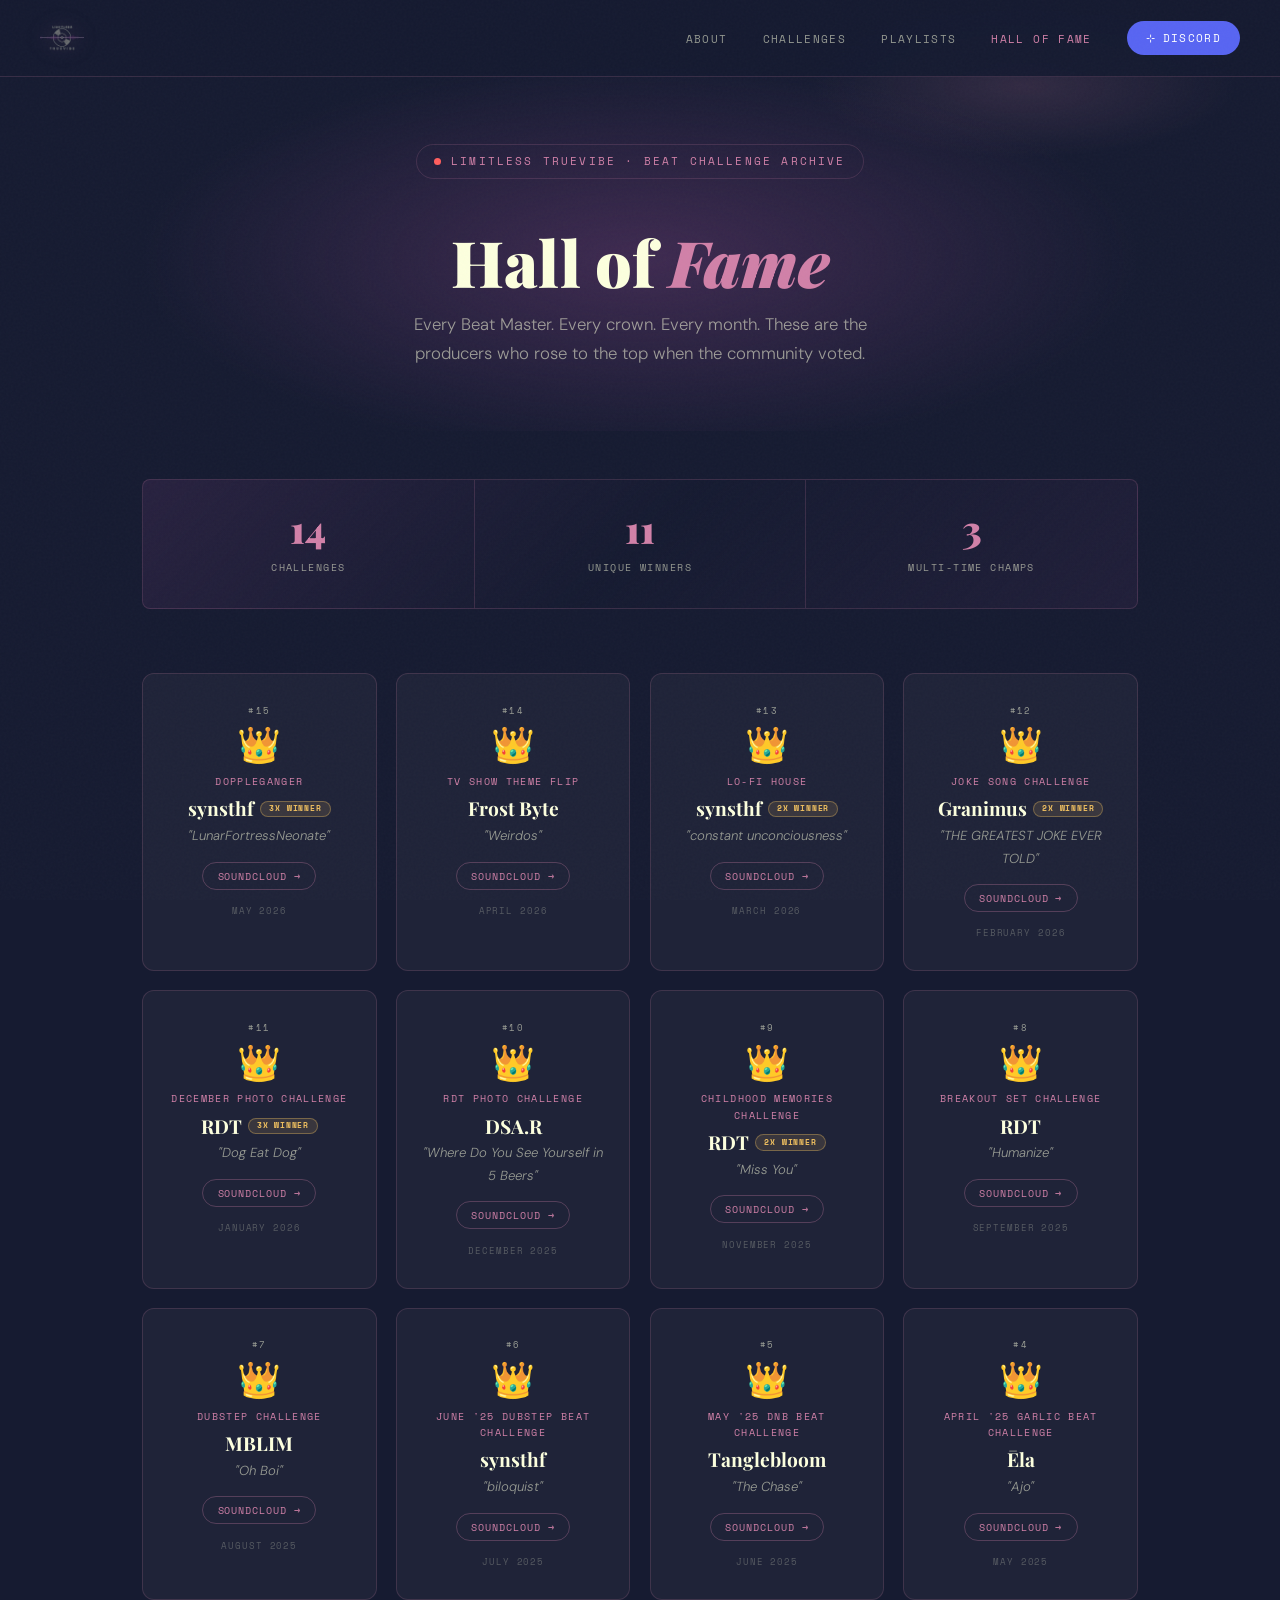
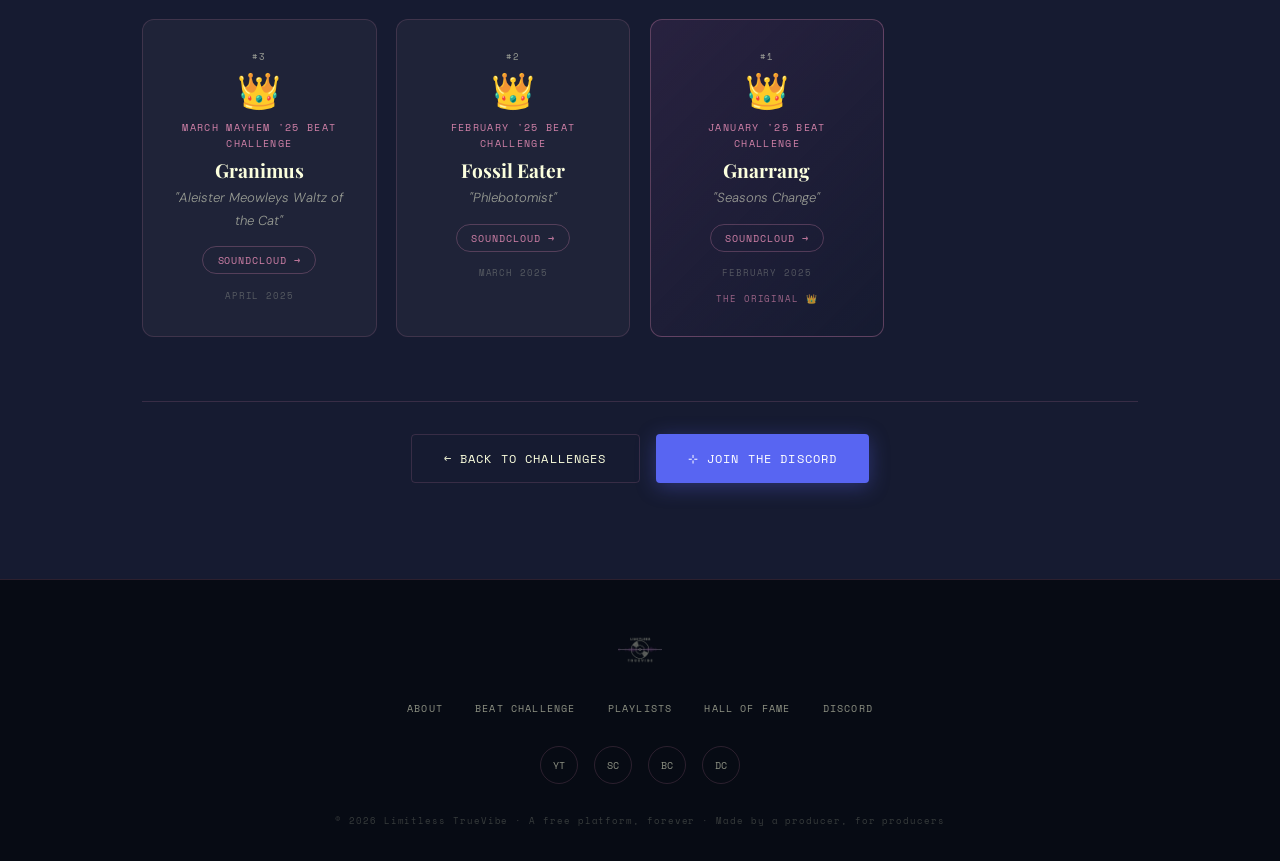
==== commit 7583e008: "update challenge winner" ====
--- a/halloffame.html
+++ b/halloffame.html
@@ -66,6 +66,17 @@
 
     <div class="hof-grid">
 
+      <!-- #15 -->
+      <div class="hof-card reveal">
+        <div class="hof-card-num">#15</div>
+        <div class="hof-card-crown">👑</div>
+        <div class="hof-card-challenge">Doppleganger</div>
+        <div class="hof-card-winner">synsthf <span class="hof-multi-badge">3x Winner</span></div>
+        <div class="hof-card-track">"LunarFortressNeonate"</div>
+        <a href="https://soundcloud.com/synsthf" target="_blank" rel="noopener" class="hof-sc-btn">SoundCloud →</a>
+        <div class="hof-card-date">May 2026</div>
+      </div>
+
       <!-- #14 — Most recent first -->
       <div class="hof-card reveal">
         <div class="hof-card-num">#14</div>
--- a/styles.css
+++ b/styles.css
@@ -1935,3 +1935,47 @@
 
 .file-selected.success::before { content: '✓'; }
 .file-selected.error::before   { content: '✕'; }
+
+
+/* =============================================================================
+   SUBMIT BUTTON — anchor tag fix
+   submit-btn is used on <a> tags linking to Google Forms
+============================================================================= */
+
+a.submit-btn {
+  display: block;
+  text-align: center;
+  text-decoration: none;
+  color: white;
+  line-height: 1.4;
+}
+
+a.submit-btn:hover {
+  color: white;
+  opacity: 0.9;
+  transform: translateY(-1px);
+  box-shadow: 0 6px 28px rgba(209, 129, 168, 0.45);
+}
+
+.form-lock-notice {
+  background: rgba(209,129,168,0.08);
+  border: 1px solid rgba(209,129,168,0.2);
+  border-radius: var(--radius-sm);
+  padding: 0.8rem 1rem;
+  font-size: 0.85rem;
+  color: var(--text-muted);
+  line-height: 1.5;
+  margin-bottom: 0.8rem;
+}
+
+.challenge-status--voting {
+  background: rgba(88,101,242,0.12);
+  border-color: rgba(88,101,242,0.35);
+  color: #8b98f8;
+}
+
+.challenge-status--closed {
+  background: rgba(252,255,222,0.05);
+  border-color: var(--border);
+  color: var(--text-muted);
+}
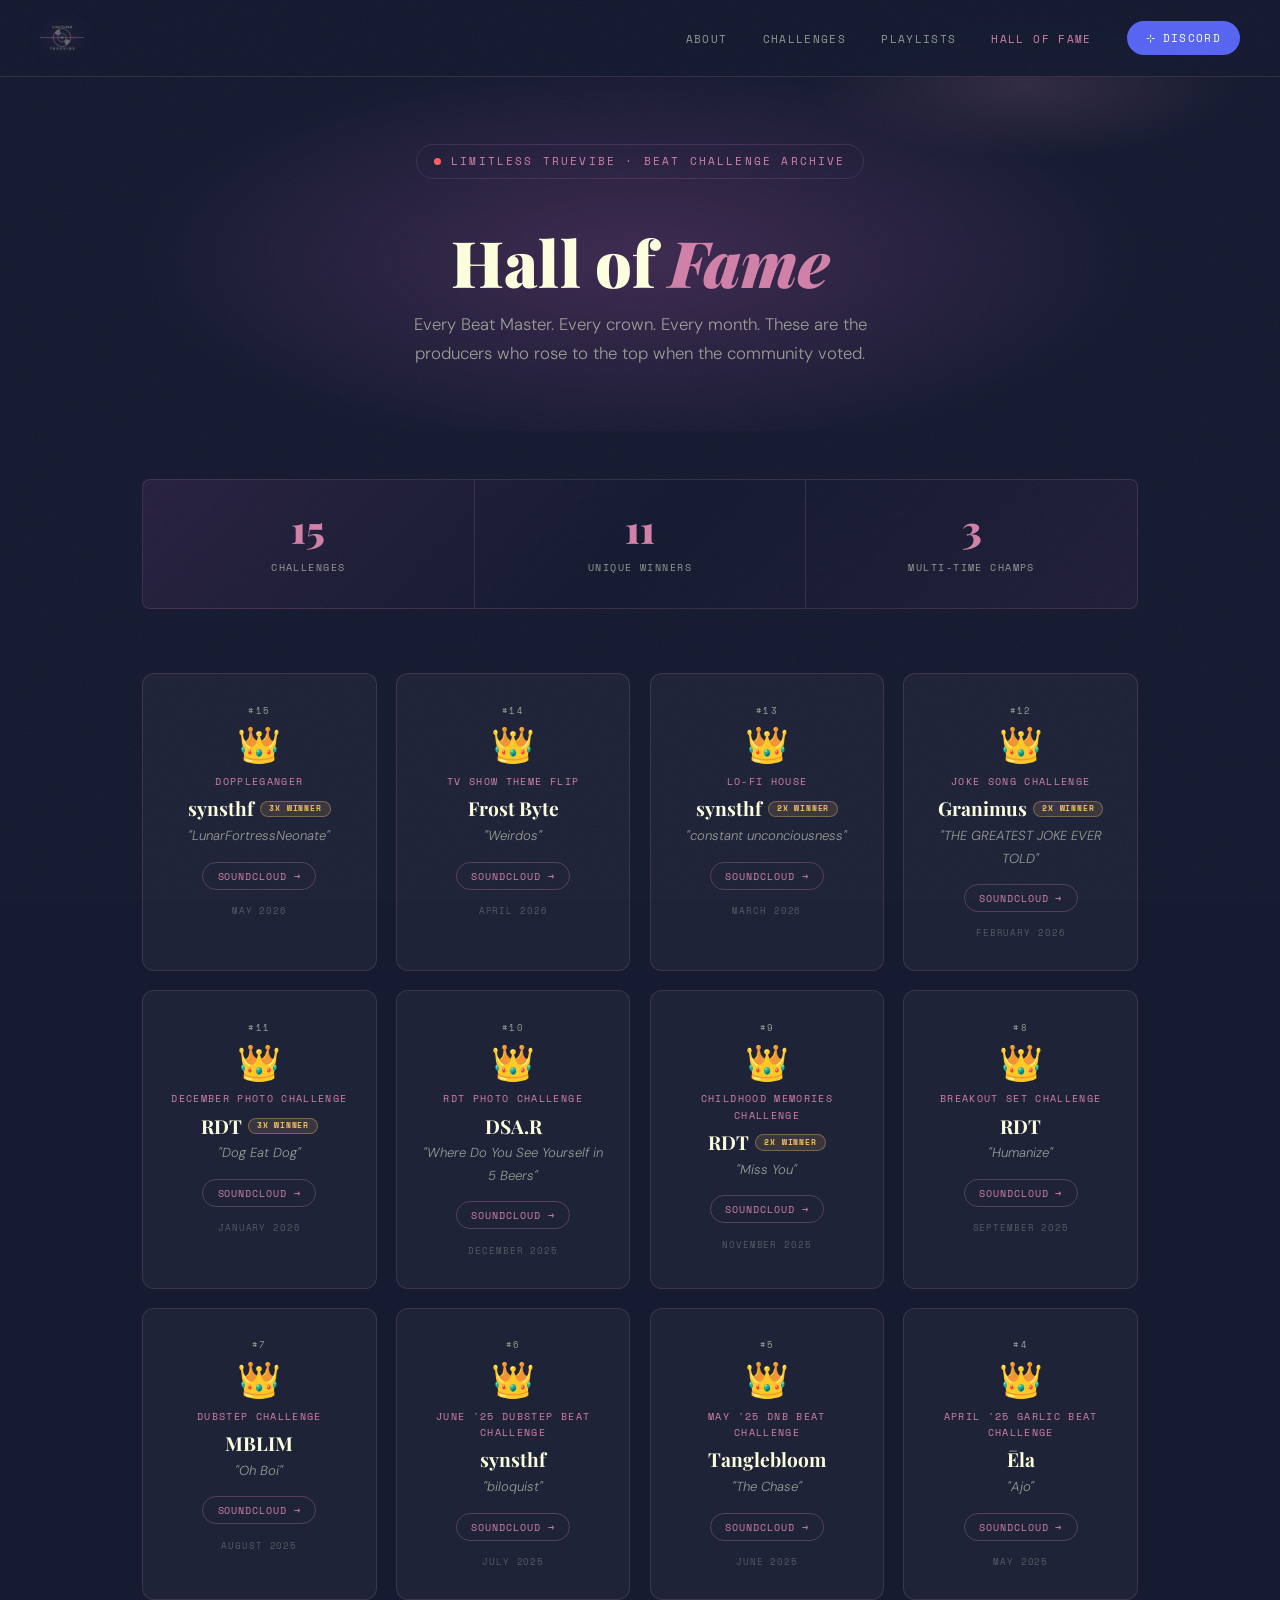
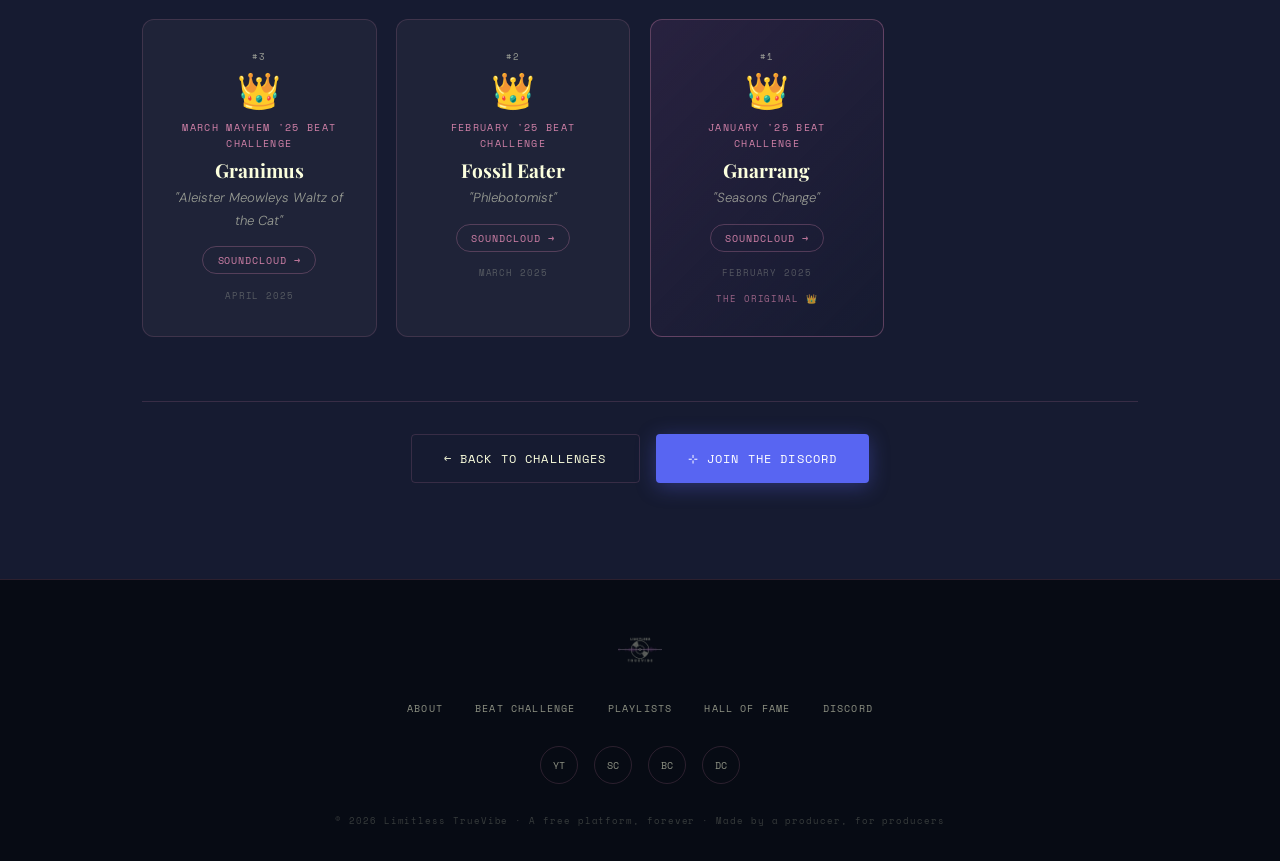
==== commit 833bb2df: "update challenge winner" ====
--- a/halloffame.html
+++ b/halloffame.html
@@ -59,7 +59,7 @@
   <main class="hof-main">
 
     <div class="hof-stats-bar">
-      <div class="hof-stat"><span class="hof-stat-num">14</span><span class="hof-stat-lbl">Challenges</span></div>
+      <div class="hof-stat"><span class="hof-stat-num">15</span><span class="hof-stat-lbl">Challenges</span></div>
       <div class="hof-stat"><span class="hof-stat-num">11</span><span class="hof-stat-lbl">Unique Winners</span></div>
       <div class="hof-stat"><span class="hof-stat-num">3</span><span class="hof-stat-lbl">Multi-Time Champs</span></div>
     </div>
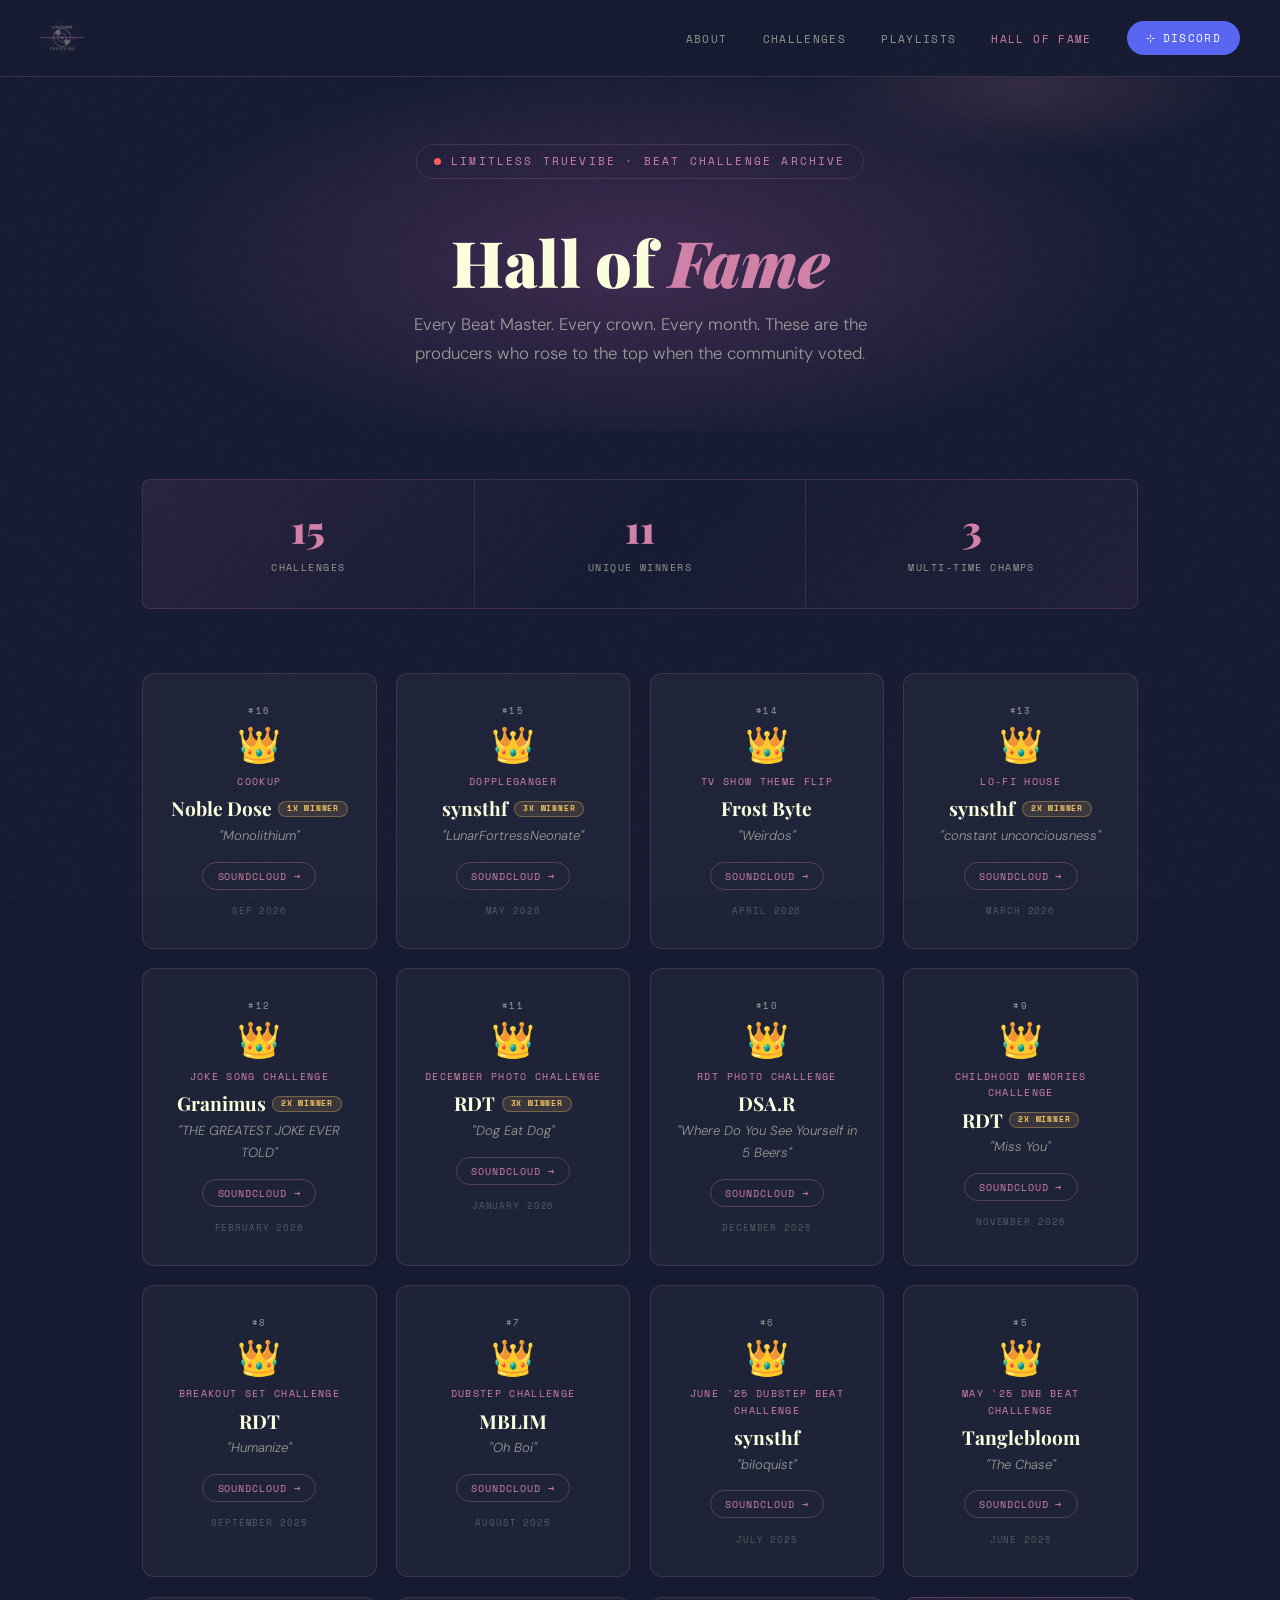
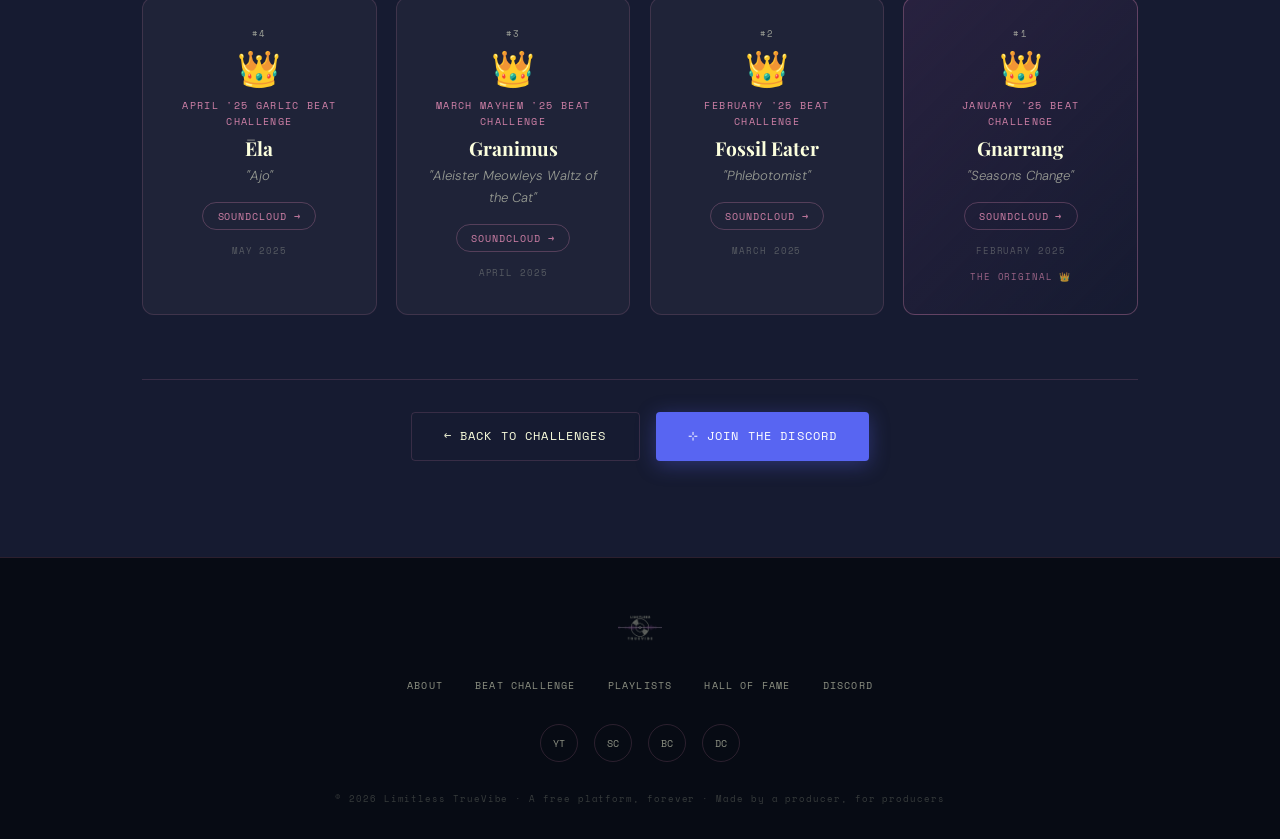
==== commit 239570b6: "update noble dose winner/sep 26" ====
--- a/halloffame.html
+++ b/halloffame.html
@@ -66,6 +66,17 @@
 
     <div class="hof-grid">
 
+      <!-- #16 -->
+      <div class="hof-card reveal">
+        <div class="hof-card-num">#16</div>
+        <div class="hof-card-crown">👑</div>
+        <div class="hof-card-challenge">Cookup</div>
+        <div class="hof-card-winner">Noble Dose <span class="hof-multi-badge">1x Winner</span></div>
+        <div class="hof-card-track">"Monolithium"</div>
+        <a href="https://soundcloud.com/nobledose" target="_blank" rel="noopener" class="hof-sc-btn">SoundCloud →</a>
+        <div class="hof-card-date">Sep 2026</div>
+      </div>
+      
       <!-- #15 -->
       <div class="hof-card reveal">
         <div class="hof-card-num">#15</div>
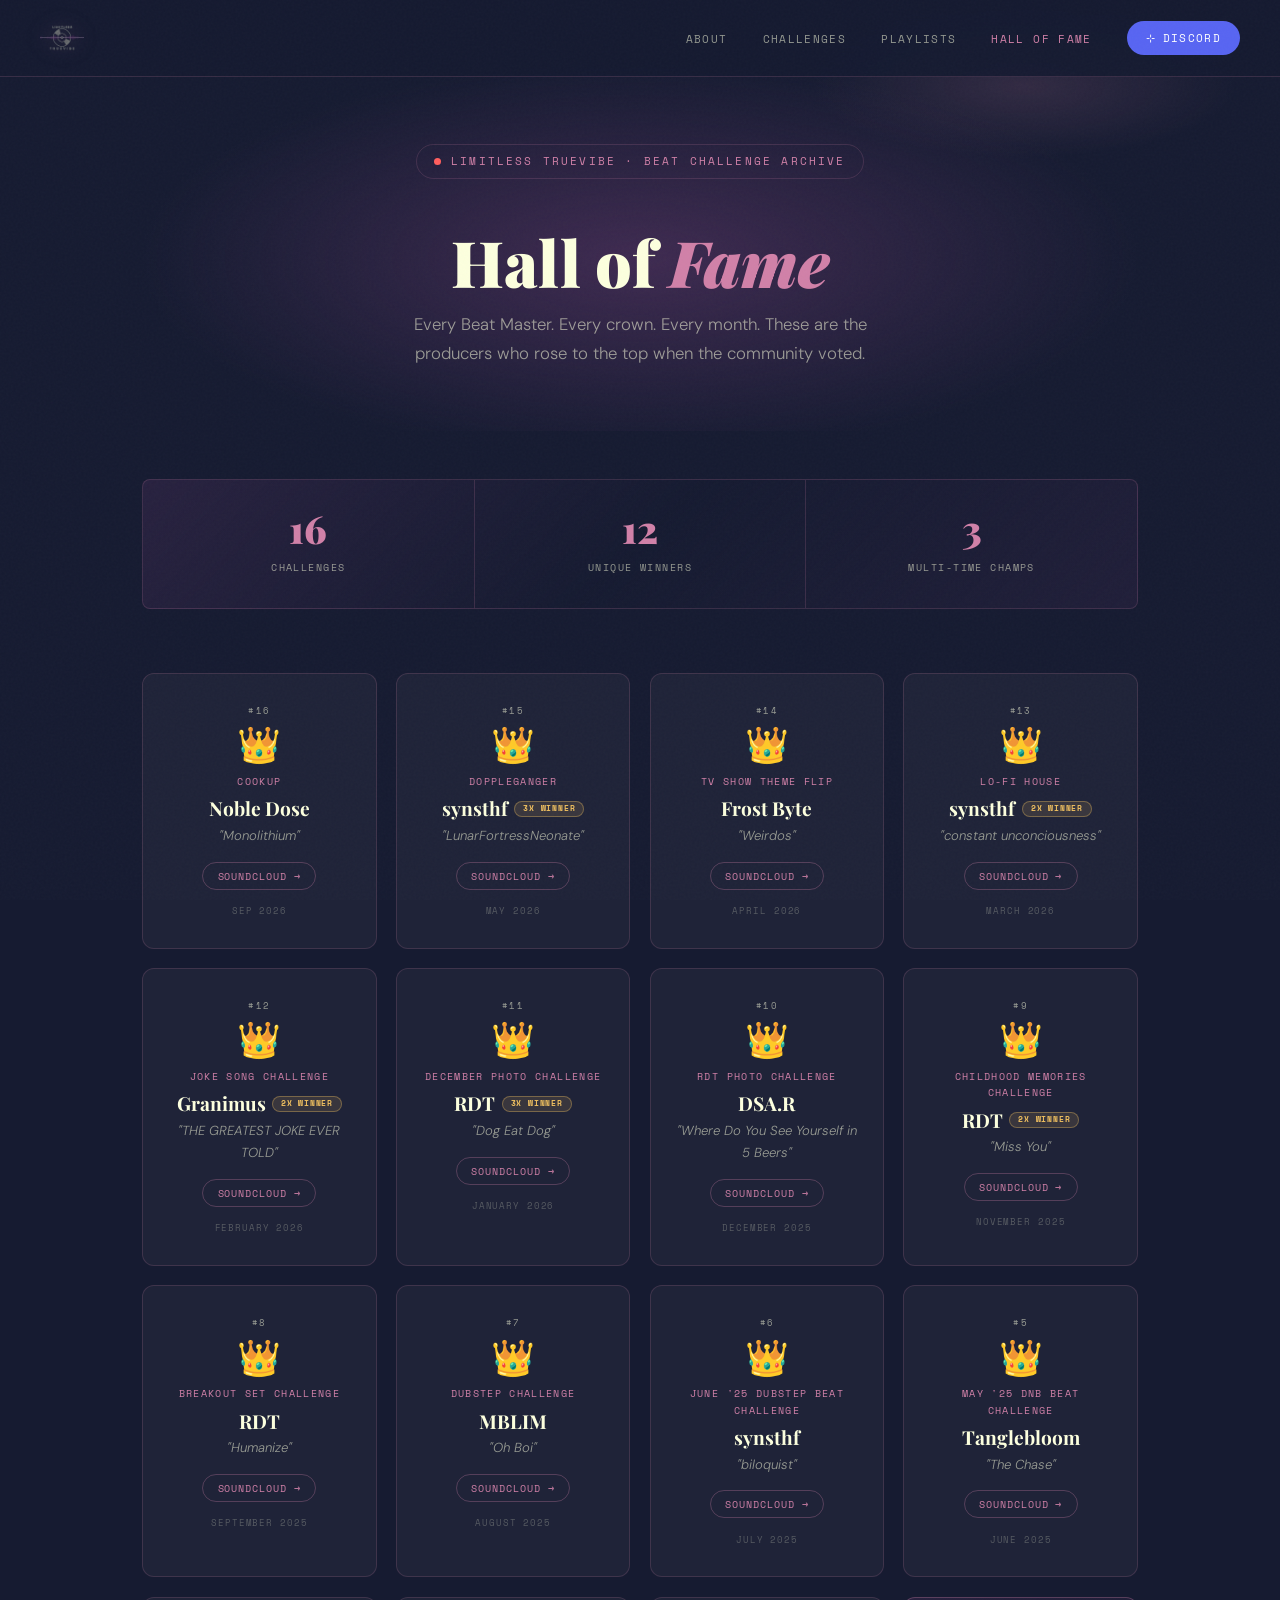
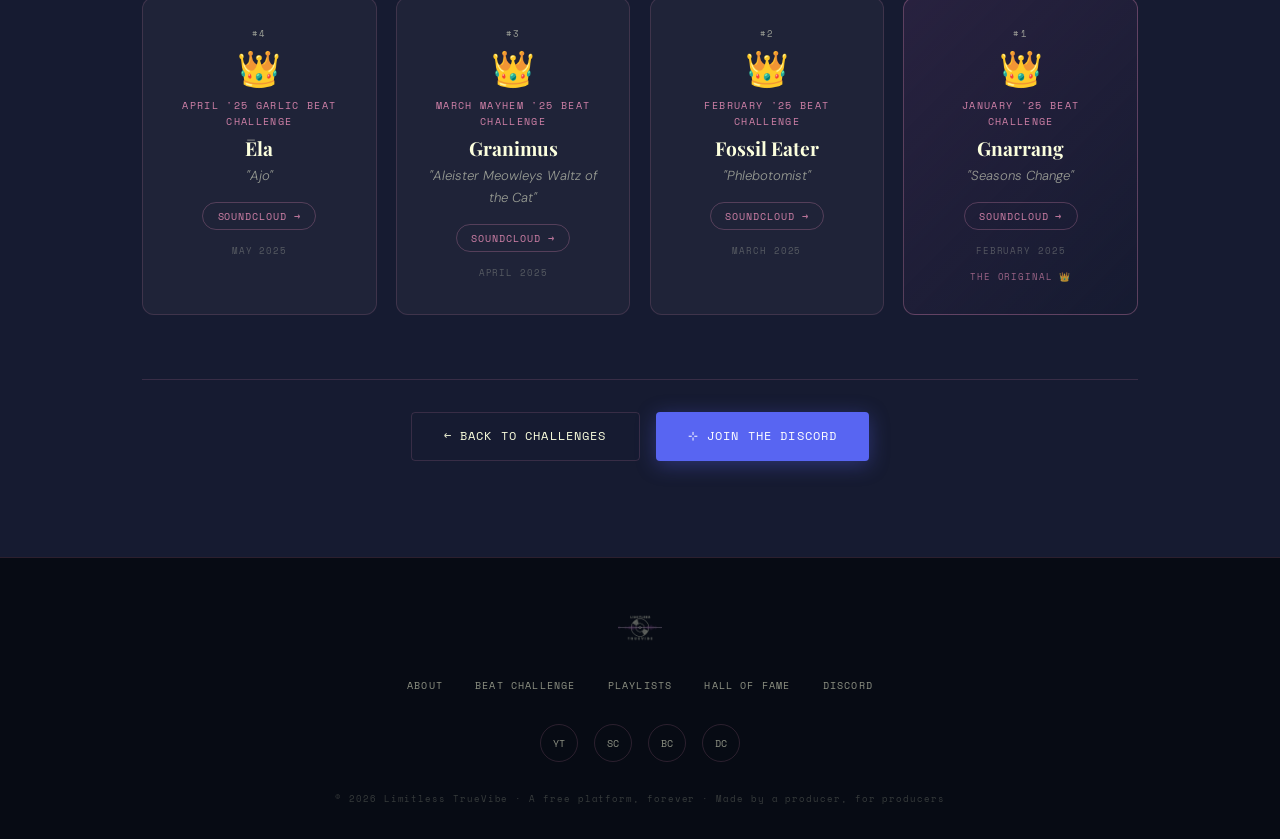
==== commit bf048a06: "update for spooky collab" ====
--- a/halloffame.html
+++ b/halloffame.html
@@ -59,8 +59,8 @@
   <main class="hof-main">
 
     <div class="hof-stats-bar">
-      <div class="hof-stat"><span class="hof-stat-num">15</span><span class="hof-stat-lbl">Challenges</span></div>
-      <div class="hof-stat"><span class="hof-stat-num">11</span><span class="hof-stat-lbl">Unique Winners</span></div>
+      <div class="hof-stat"><span class="hof-stat-num">16</span><span class="hof-stat-lbl">Challenges</span></div>
+      <div class="hof-stat"><span class="hof-stat-num">12</span><span class="hof-stat-lbl">Unique Winners</span></div>
       <div class="hof-stat"><span class="hof-stat-num">3</span><span class="hof-stat-lbl">Multi-Time Champs</span></div>
     </div>
 
@@ -71,7 +71,7 @@
         <div class="hof-card-num">#16</div>
         <div class="hof-card-crown">👑</div>
         <div class="hof-card-challenge">Cookup</div>
-        <div class="hof-card-winner">Noble Dose <span class="hof-multi-badge">1x Winner</span></div>
+        <div class="hof-card-winner">Noble Dose</div>
         <div class="hof-card-track">"Monolithium"</div>
         <a href="https://soundcloud.com/nobledose" target="_blank" rel="noopener" class="hof-sc-btn">SoundCloud →</a>
         <div class="hof-card-date">Sep 2026</div>
